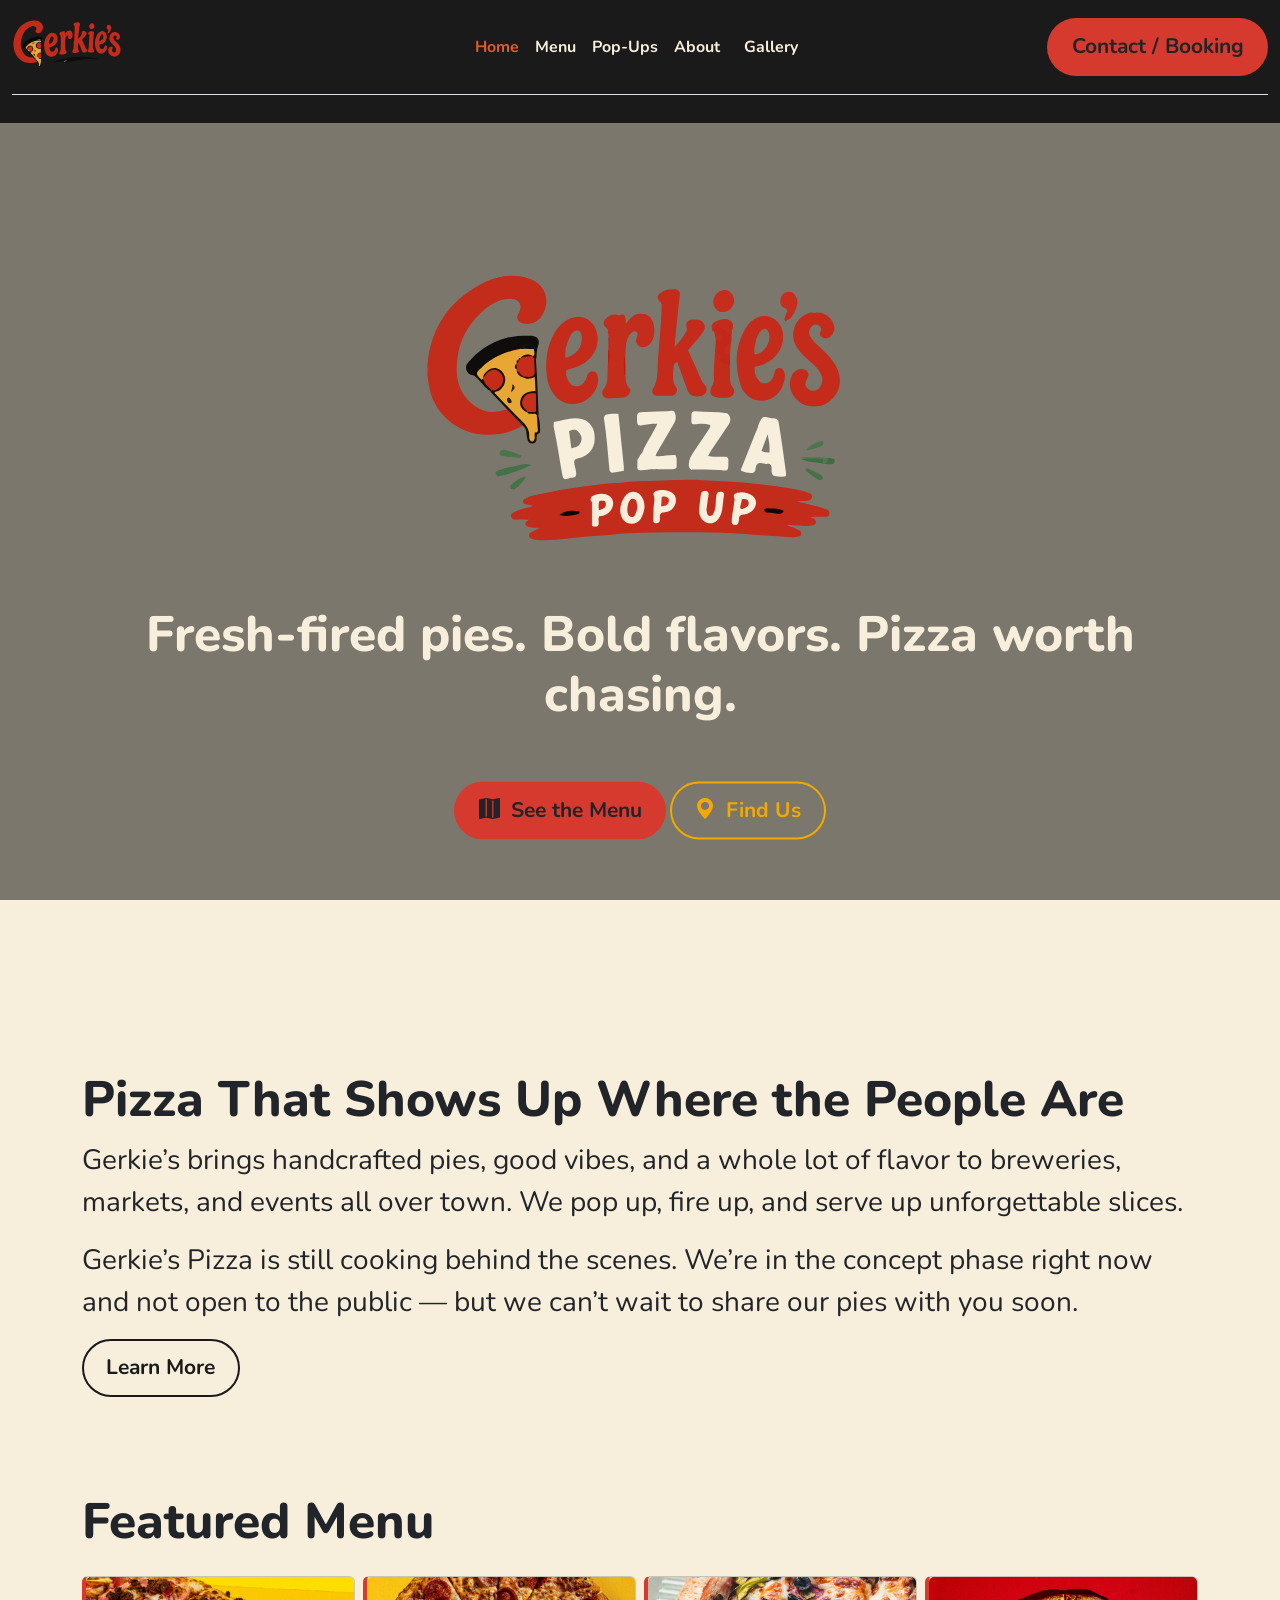
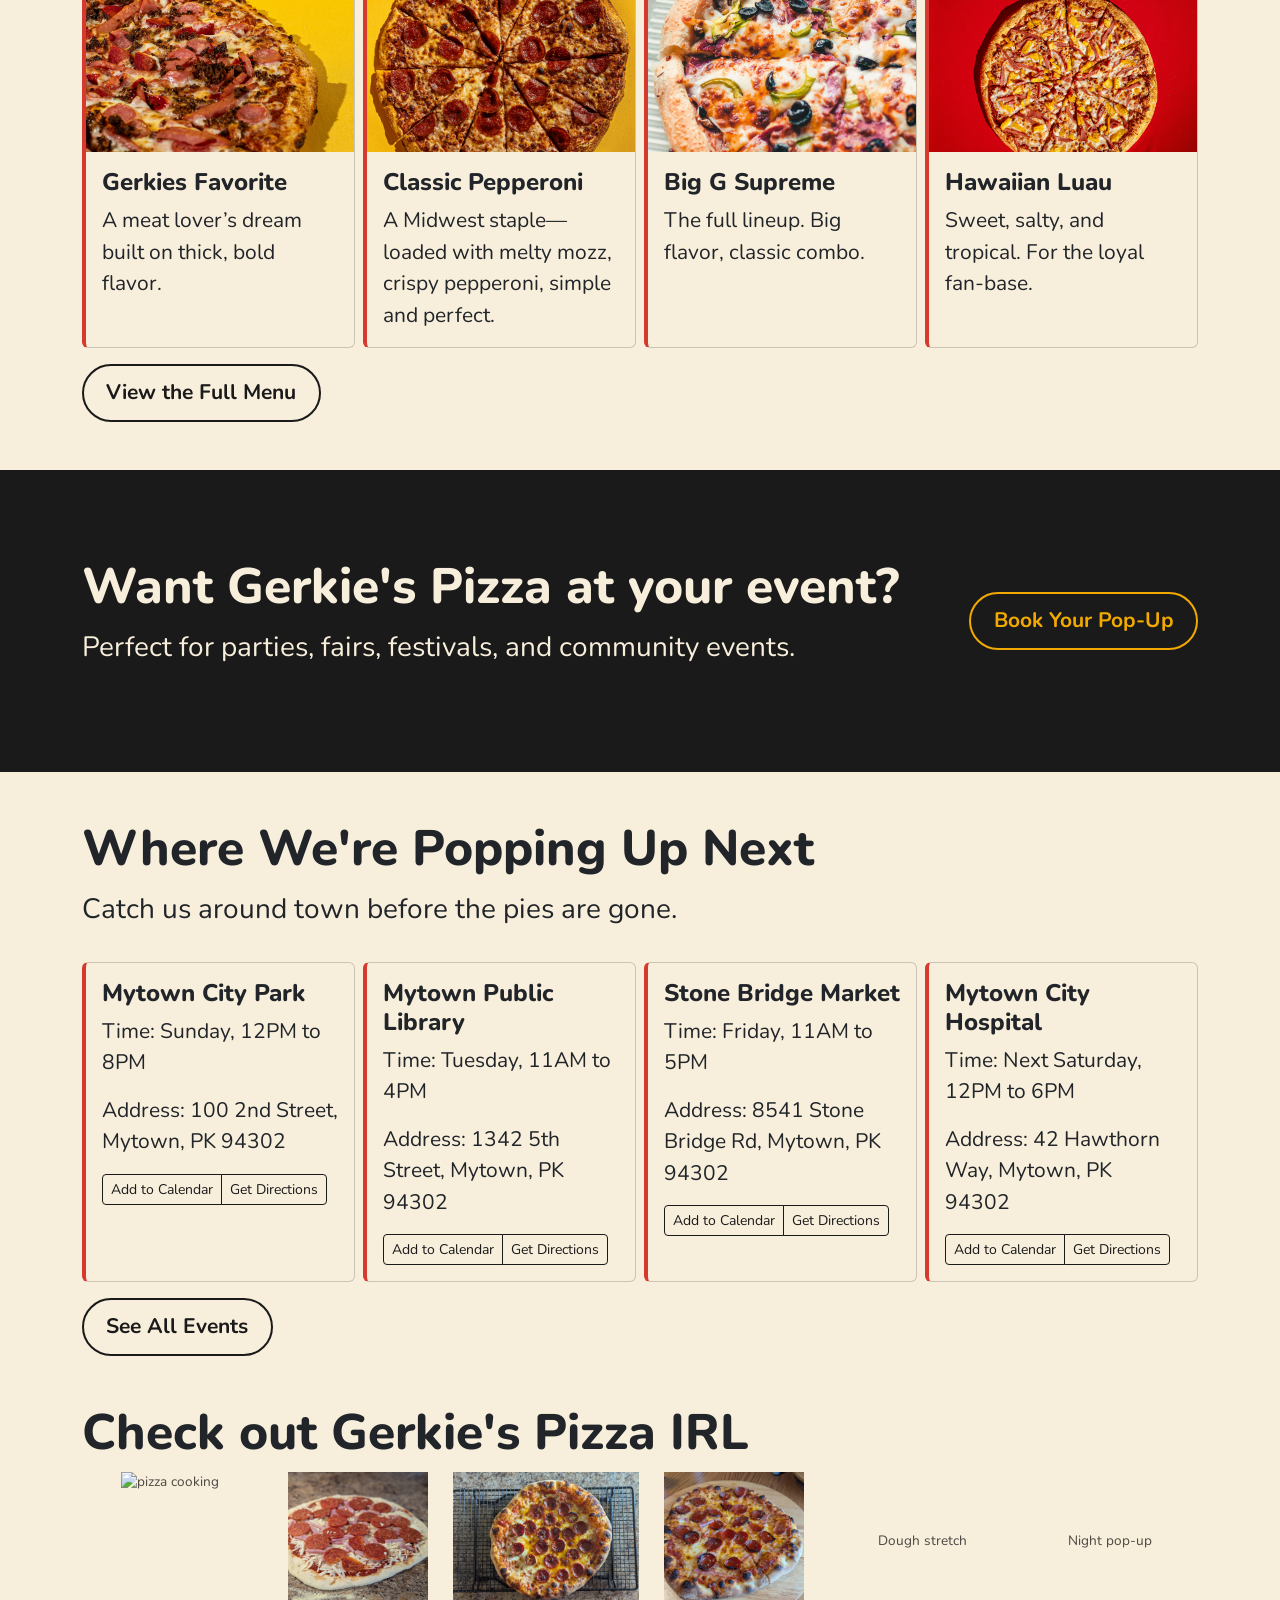
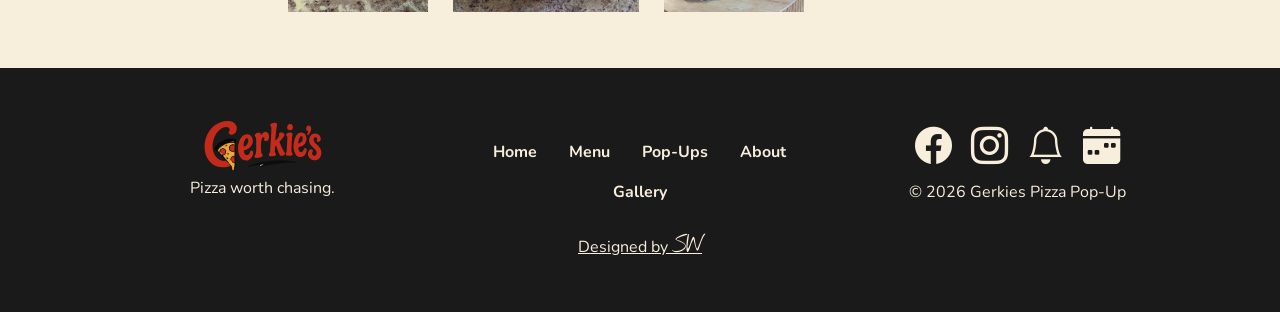
==== index.html @ 97bcbe58 "update gallery section" ====
<!doctype html>
<html>

<head>
  <meta charset="UTF-8">
  <meta name="viewport" content="width=device-width, initial-scale=1.0">
  <title>Gerkies Pizza Pop-Up</title>
  <meta name="description"
    content="Gerkies brings handcrafted pies, good vibes, and a whole lot of flavor to the community. We pop up, fire up, and serve up unforgettable slices.">
  <meta name="keywords" content="Pizza, Parkersburg, Belpre, Ohio, OH, WV, West Virginia, Pop-Up, local, locally owned">
  <meta name="author" content="Samuel Wigal">

  <!-- Open Graph -->
  <meta property="og:title" content="Gerkies Pizza Pop-Up">
  <meta property="og:description"
    content="Gerkies brings handcrafted pies, good vibes, and a whole lot of flavor to the community. We pop up, fire up, and serve up unforgettable slices.">
  <meta property="og:type" content="website">
  <meta property="og:image" content="https://gerkiespizza.samuelwigal.com/assets/link-preview-image-1200x630.jpeg">
  <meta property="og:site_name" content="Gerkies Pizza Pop-UP">

  <!--Favicon & PWA Setup-->
  <link rel="icon" type="image/png" href="/favicon/favicon-96x96.png?v=20260507" sizes="96x96" />
  <link rel="icon" type="image/svg+xml" href="/favicon/favicon.svg?v=20260507" />
  <link rel="shortcut icon" href="/favicon/favicon.ico?v=20260507" />
  <link rel="apple-touch-icon" sizes="180x180" href="/favicon/apple-touch-icon.png?v=20260507" />
  <meta name="apple-mobile-web-app-title" content="Gerkies" />
  <link rel="manifest" href="/favicon/site.webmanifest?v=20260507" />

  <!--Bootstrap Links-->
  <link href="https://cdn.jsdelivr.net/npm/bootstrap@5.3.8/dist/css/bootstrap.min.css" rel="stylesheet"
    integrity="sha384-sRIl4kxILFvY47J16cr9ZwB07vP4J8+LH7qKQnuqkuIAvNWLzeN8tE5YBujZqJLB" crossorigin="anonymous">
  <script src="https://cdn.jsdelivr.net/npm/bootstrap@5.3.8/dist/js/bootstrap.bundle.min.js"
    integrity="sha384-FKyoEForCGlyvwx9Hj09JcYn3nv7wiPVlz7YYwJrWVcXK/BmnVDxM+D2scQbITxI" crossorigin="anonymous">
    </script>
  <link rel="stylesheet" href="https://cdn.jsdelivr.net/npm/bootstrap-icons@1.13.1/font/bootstrap-icons.min.css">

  <!-- Google Fonts - Gerkie's Brand -->
  <link rel="preconnect" href="https://fonts.googleapis.com">
  <link rel="preconnect" href="https://fonts.gstatic.com" crossorigin>
  <link href="https://fonts.googleapis.com/css2?family=Nunito:ital,wght@0,200..1000;1,200..1000&display=swap"
    rel="stylesheet">
  <link href="https://fonts.googleapis.com/css2?family=Nothing+You+Could+Do&display=swap" rel="stylesheet">
  <!-- Load external CSS styles -->
  <link rel="stylesheet" href="styles.css">
</head>

<body>

  <header class="container-fluid pb-1">
    <div
      class="d-flex flex-wrap align-items-center justify-content-center justify-content-md-between py-3 mb-4 border-bottom">
      <div class="col-md-3 mb-2 mb-md-0">
        <a href="./index.html" class="d-inline-flex">
          <img src="./assets/gerkies-pizza-secondary.svg" alt="Gerkie's Pizza" height="55px" width="auto">
        </a>
      </div>
      <ul class="nav col-12 col-md-auto mb-2 justify-content-center mb-md-0">
        <li>
          <a href="./index.html" class="nav-link px-2 gp-active">
            Home
          </a>
        </li>
        <li>
          <a href="./menu.html" class="nav-link px-2">
            Menu
          </a>
        </li>
        <li>
          <a href="./booking.html" class="nav-link px-2">
            Pop-Ups
          </a>
        </li>
        <li>
          <a href="./index.html#about" class="nav-link px-2">
            About
          </a>
        </li>
        <li>
          <a href="./index.html#gallery" class="nav-link px2">
            Gallery
          </a>
        </li>
      </ul>
      <div class="col-md-3 text-end">
        <button type="button" class="btn-gp btn-gp-primary"><a href="./pop-ups.html#booking-form">Contact
            / Booking</a></button>
      </div>
    </div>

  </header>
  <!-- Hero Section-->
  <section class="hero-section position-relative" style="min-height:100vh;">
    <div class="container-lg position-absolute top-50 start-50 translate-middle text-center pb-5">
      <img src="./assets/gerkies-pizza-primary-light.svg" alt="Gerkie's Pizza Pop-Up"
        style="max-height: 300px; width: auto;" class="d-block mx-auto">
      <h1 class="hero-title py-5">
        Fresh‑fired pies. Bold flavors. Pizza worth chasing.
      </h1>
      <div>
        <button class="btn-gp btn-gp-primary" type="button">
          <a href="./menu.html">
            <i class="bi bi-map-fill">
            </i>
            &nbsp;See the Menu
          </a>
        </button>
        <button class="btn-gp btn-gp-secondary" type="button">
          <a href="./pop-ups.html#pop-ups">
            <i class="bi bi-geo-alt-fill">
            </i>
            &nbsp;Find Us
          </a>
        </button>
      </div>
    </div>
  </section>
  <!--About Us Section-->
  <section id="about" class="container-lg py-5">
    <h2>
      Pizza That Shows Up Where the People Are
    </h2>
    <p>
      Gerkie’s brings handcrafted pies, good vibes, and a whole lot of flavor to breweries, markets, and events all over
      town. We pop up, fire up, and serve up unforgettable slices.
    </p>
    <p>
      Gerkie’s Pizza is still cooking behind the scenes. We’re in the concept phase right now and not open to the public
      — but we can’t wait to share our pies with you soon.
    </p>
    <button type="button" class="btn-gp btn-gp-tertiary">
      Learn More
    </button>
  </section>
  <!-- Featured Menu Section-->
  <section id="menu" class="container-lg my-5">
    <h2 class="pb-3">
      Featured Menu
    </h2>
    <div class="row row-cols-1 row-cols-sm-2 row-cols-lg-4 g-2 pb-3">
      <div class="col">
        <div class="card h-100 gp-card">
          <img class="card-img-top img-thumb" src="./assets/meat-pizza.jpg" alt="Gerkie's favorite pizza">
          <div class="card-body">
            <h4 class="card-title">
              Gerkies Favorite
            </h4>
            <p class="card-text">
              A meat lover’s dream built on thick, bold flavor.
            </p>
          </div>
        </div>
      </div>
      <div class="col">
        <div class="card h-100 gp-card">
          <img class="card-img-top img-thumb" src="./assets/pepperoni-pizza.jpg" alt="classic pepperoni pizza">
          <div class="card-body">
            <h4 class="card-title">
              Classic Pepperoni
            </h4>
            <p class="card-text">
              A Midwest staple—loaded with melty mozz, crispy pepperoni, simple and perfect.
            </p>
          </div>
        </div>
      </div>
      <div class="col">
        <div class="card h-100 gp-card">
          <img class="card-img-top img-thumb" src="./assets/pizza-supreme.jpg" alt="supreme pan pizza">
          <div class="card-body">
            <h4 class="card-title">
              Big G Supreme
            </h4>
            <p class="card-text">
              The full lineup. Big flavor, classic combo.
            </p>
          </div>
        </div>
      </div>
      <div class="col">
        <div class="card h-100 gp-card">
          <img class="card-img-top img-thumb" src="./assets/hawaiian-pizza-2.jpg" alt="Hawaiian Luau pizza">
          <div class="card-body">
            <h4 class="card-title">
              Hawaiian Luau
            </h4>
            <p class="card-text">
              Sweet, salty, and tropical. For the loyal fan-base.
            </p>
          </div>
        </div>
      </div>
    </div>
    <button type="button" class="btn-gp btn-gp-tertiary">
      <a href="./menu.html">View the Full Menu</a>
    </button>
  </section>
  <!-- Book Us Section-->
  <section id="booking" class=" nav-bg" style="padding: var(--fs-5) 0">
    <div class="container-lg" style="color:var(--gp-creamy-mozz);">
      <div class="row">
        <div class="col-lg-9 text-center text-lg-start">
          <h2>
            Want Gerkie's Pizza at your event?
          </h2>
          <p>
            Perfect for parties, fairs, festivals, and community events.
          </p>
        </div>
        <div class=" col-lg-3 align-self-center text-center text-lg-end">
          <button type="button" class="btn-gp btn-gp-secondary"><a href="./pop-ups.html#booking-form">
              Book Your Pop-Up</a>

          </button>
        </div>
      </div>
    </div>
  </section>
  <!-- Events Section-->
  <section id="pop-ups" class="container-lg my-5">
    <h2>
      Where We're Popping Up Next
    </h2>
    <p>
      Catch us around town before the pies are gone.
    </p>
    <div class="row row-cols-1 row-cols-sm-2 row-cols-md-3 row-cols-xl-4 g-2 py-3">
      <div class="col">
        <div class="card h-100 gp-card">
          <div class="card-body">
            <h4 class="card-title">
              Mytown City Park
            </h4>
            <p>
              Time: Sunday, 12PM to 8PM
            <p>
              Address: 100 2nd Street, Mytown, PK 94302
            </p>
            <div class="btn-group btn-group-sm" role="group" aria-label="Small button group">
              <button type="button" class="btn btn-gp-tertiary">
                Add to Calendar
              </button>
              <button type="button" class="btn btn-gp-tertiary">
                Get Directions
              </button>
            </div>
          </div>
        </div>
      </div>
      <div class="col">
        <div class="card h-100 gp-card">
          <div class="card-body">
            <h4 class="card-title">
              Mytown Public Library
            </h4>
            <p>
              Time: Tuesday, 11AM to 4PM
            </p>
            <p>
              Address: 1342 5th Street, Mytown, PK 94302
            </p>
            <div class="btn-group btn-group-sm" role="group" aria-label="Small button group">
              <button type="button" class="btn btn-gp-tertiary">
                Add to Calendar
              </button>
              <button type="button" class="btn btn-gp-tertiary">
                Get Directions
              </button>
            </div>
          </div>
        </div>
      </div>
      <div class="col">
        <div class="card h-100 gp-card">
          <div class="card-body">
            <h4 class="card-title">
              Stone Bridge Market
            </h4>
            <p>
              Time: Friday, 11AM to 5PM
            <p>
              Address: 8541 Stone Bridge Rd, Mytown, PK 94302
            </p>
            <div class="btn-group btn-group-sm" role="group" aria-label="Small button group">
              <button type="button" class="btn btn-gp-tertiary">
                <a target="_blank" href="#pop-ups">Add to Calendar</a>
              </button>
              <button type="button" class="btn btn-gp-tertiary">
                <a target="_blank" href="#pop-ups">Get Directions</a>
              </button>
            </div>
          </div>
        </div>
      </div>
      <div class="col">
        <div class="card h-100 gp-card">
          <div class="card-body">
            <h4 class="card-title">
              Mytown City Hospital
            </h4>
            <p>
              Time: Next Saturday, 12PM to 6PM
            <p>
              Address: 42 Hawthorn Way, Mytown, PK 94302
            </p>
            <div class="btn-group btn-group-sm" role="group" aria-label="Small button group">
              <button type="button" class="btn btn-gp-tertiary">
                Add to Calendar
              </button>
              <button type="button" class="btn btn-gp-tertiary">
                Get Directions
              </button>
            </div>
          </div>
        </div>
      </div>
    </div>
    <button type="button" class="btn-gp btn-gp-tertiary" href="./pop-ups.html#pop-ups">
      See All Events
    </button>
  </section>
<!-- Gallery Section-->
  <section class="container-lg my-5" id="gallery">
    <h2>Check out Gerkie's Pizza IRL</h2>
    <div class="gallery-strip">
      <div class="gallery-item"><img src="./assets/pizza-in-oven.jpg" alt="pizza cooking" height="100%" width="auto"></div>
      <div class="gallery-item"><img src="./assets/uncooked-pizza-2.jpg" alt="ready-to-cook pie" height="100%" width="auto"></div>
      <div class="gallery-item"><img src="./assets/pizza-pepperoni-cooked-2.jpg" alt="pepperoni pizza" height="100%" width="auto"></div>
      <div class="gallery-item"><img src="./assets/pizza-pepp-ham-cooked.jpg" alt="pepperoni and ham pizza" height="100%" width="auto"></div>
      <div class="gallery-item">Dough stretch</div>
      <div class="gallery-item">Night pop‑up</div>
    </div>
  </section>

  <footer class="nav-bg py-5">
    <div class="container-lg row g-2 mx-auto justify-content-center">
      <div class="col-12 col-md-6 col-lg-4 text-center">
        <img src="./assets/gerkies-pizza-secondary.svg" class="d-block mx-auto" alt="gerkies pizza" height="60px"
          width="auto">
        <p style="color: var(--gp-creamy-mozz)" class="text-center">
          Pizza worth chasing.
        </p> 
      </div>
      <div class="col-12 col-md-6 col-lg-4 py-3 text-center">
        <nav class="nav justify-content-center">
          <a class="nav-link" href="./index.html">
            Home
          </a>
          <a class="nav-link" href="./menu.html">
            Menu
          </a>
          <a class="nav-link" href="./booking.html">
            Pop-Ups
          </a>
          <a class="nav-link" href="./index.html#about">
            About
          </a>
          <a class="nav-link" href="./index.html#gallery">
            Gallery
          </a>
        </nav>
      </div>
      <div class="col-12 col-md-12 col-lg-4 text-center">
        <div class="social-icons">
          <a href="https://facebooks.com">
            <i class="bi bi-facebook">
            </i>
          </a>
          <a href="https://instagram.com">
            <i class="bi bi-instagram">
            </i>
          </a>
          <a href="mailto:hello@gerkiespizza.samuelwigal.com">
            <i class="bi bi-bell">
            </i>
          </a>
          <a href="./booking.html#pop-ups">
            <i class="bi bi-calendar-week-fill">
            </i>
          </a>
        </div>
        <div style="color: var(--gp-creamy-mozz)" class="text-center">
          &copy; 2026 Gerkies Pizza Pop-Up
        </div>
      </div>
    </div>
    <div class="text-center">
      <a class="pt-1" style="color: var(--gp-creamy-mozz)" href="https://samuelwigal.com">
        Designed by
        <span
          style="font-family: 'Nothing You Could Do', cursive; font-weight: 400; font-style: normal; font-size: 150%">SW</span></a>
    </div>
  </footer>
  <!-- Load external JavaScript -->
  <script src="scripts.js">
  </script>
</body>

</html>
---- styles.css ----
/* Place your CSS styles in this file */

:root {
    /* Primary Colors */
    --gp-fire-red: #d63a2f; /* Fire Red - Warm, energetic, evokes the oven heat.*/
    --gp-charred-black: #1a1a1a; /* Charred Black - Warm, energetic, evokes the oven heat.*/
    --gp-creamy-mozz: #f7eedb; /* Creamy Mozz - Warm, energetic, evokes the oven heat.*/

    /* Secondary Colors */
    --gp-basil-green: #3E7A4A; /* Basil Green - Fresh, natural accent. */
    --gp-hothoney-gold: #f2a900; /* Hot Honey Gold - A pop of sweetness and heat. */
    --gp-brickoven-orange: #e05c2b; /* Brick Oven Orange - Adds warmth and vibrancy. */

    /* Font Sizing */
    --fs--2: clamp(.7387rem, .7987rem + -.0775vw, .7813rem);
    --fs--1: clamp(.9375rem, .9182rem + .0857vw, .9846rem);
    --fs-0: clamp(1.125rem, 1.0483rem + .3409vw, 1.3125rem);
    --fs-1: clamp(1.35rem, 1.1865rem + .7265vw, 1.7496rem);
    --fs-2: clamp(1.62rem, 1.3287rem + 1.2948vw, 2.3322rem);
    --fs-3: clamp(1.944rem, 1.4675rem + 2.1178vw, 3.1088rem);
    --fs-4: clamp(2.3328rem, 1.5919rem + 3.2931vw, 4.144rem);
    --fs-5: clamp(2.7994rem, 1.6848rem + 4.9538vw, 5.524rem);
}
* {
    font-family: "Nunito", sans-serif;
    font-optical-sizing: auto;
    font-weight: 400;
    font-style: normal;
}
h1, h2, h3, h4, h5, h6 {
    font-weight: 800;
}

body {
    background-color: var(--gp-creamy-mozz);
}

.nav-bg, header{
    --nav-color: var(--gp-charred-black);

    background-color: hsl(from var(--nav-color) h s l);
}

.nav-link {
    font-weight: bold;
    color: var(--gp-creamy-mozz);
}



.hero-section {
    background-image: linear-gradient(rgba(0, 0, 0, 0.5), rgba(0, 0, 0, 0.5)), url(./assets/pizza-hero-image.jpg);
    height: 100vh;
    background-attachment: fixed;
    background-position: center;
    background-repeat: no-repeat;
    background-size: cover;
}
.hero-content {
    display: flex;
    flex-direction: column; /* Stack children vertically */
    justify-content: center; /* Center children vertically */
    /* Keep the existing absolute positioning styles if they are needed for the container itself */
      position: absolute;
      top: 50%; /* Or your desired top value */
      left: 0; /* Or your desired left value */
      transform: translate(0, -50%); /* Or your desired transform */
      width: 100%; /* Ensure it takes full width if needed */
      height: 100%; /* Ensure it takes full height if needed to center children within it */
}
.hero-title {
  color: var(--gp-creamy-mozz);
}

h1, h2 {
    font-size: var(--fs-3);
}
h2 ~ p {
    font-size: var(--fs-1);
}
h4~p{
    font-size: var(--fs-0);
}

.gp-btn {
    padding: .75rem 1rem;
    border-style: none;
    border-radius: 50px;
    font-weight: 700;
    font-size: var(--fs-0);
}
.gp-btn:hover, .btn-gp:hover {
      transform: translateY(-1px);
      box-shadow: 0 4px 10px rgba(0, 0, 0, 0.18);
}

.btn-gp-primary:hover {
    color: var(--gp-fire-red);
    background: transparent;
    border-color: var(--gp-fire-red);
}
.btn-gp-secondary:hover {
    color: var(--gp-charred-black);
    background-color: var(--gp-hothoney-gold);
}


.btn-gp {
      display: inline-flex;
      align-items: center;
      justify-content: center;
      padding: 0.7rem 1.4rem;
      border-radius: 999px;
      font-size: var(--fs-0);
      font-weight: 700;
      border: 2px solid transparent;
      cursor: pointer;
      transition: transform 0.1s ease, box-shadow 0.1s ease, background 0.1s ease;
    }
.btn-gp a, .gp-btn a {
    text-decoration: none;
    color: inherit;
    font-weight: 700;
}


    .btn-gp-primary {
      background: var(--gp-fire-red);
      color: var(--black);
    }
    .btn-gp-primary-outline{
        background: transparent;
        color: var(--gp-fire-red);
        border-color: var(--gp-fire-red);
    }
    
    .btn-gp-secondary {
      background: transparent;
      color: var(--gp-hothoney-gold);
      border-color: var(--gp-hothoney-gold);
    }
    .btn-gp-tertiary {
        background: transparent;
        color:var(--gp-charred-black); 
        border-color: var(--gp-charred-black);
    }
    .btn-gp-tertiary:hover {
        color: var(--gp-creamy-mozz);
        background-color: var(--gp-charred-black);
    }
    .btn-gp-tertiary a {
        text-decoration: none;
        color: inherit;
    }

    .btn-group .btn-gp-tertiary:hover{
        background-color: var(--gp-charred-black);
        color: var(--gp-creamy-mozz);
        border-color: transparent;
    }

.gp-btn-outline-primary {
    padding: .75rem 1rem;
    border-style: solid;
    border-width: 5px;
    border-radius: 50px;
    font-weight: 700;
    font-size: var(--fs-0);
}
.fire-red {
    background-color: var(--gp-fire-red);
    color: var(--gp-charred-black);
}
.brickoven-orange {
    background-color: var(--gp-brickoven-orange);
    color: var(--gp-charred-black);
}
.hothoney-gold {
    background-color: var(--gp-hothoney-gold);
    color: var(--gp-charred-black);
}
.basil-green {
    background-color: var(--gp-basil-green);
    color: var(--gp-creamy-mozz);
}
.img-thumb {
    object-fit: cover;
    width: 100%;
    height: 175px;
}
.gp-card {
    background-color: inherit;
    border-left: 4px solid var(--gp-fire-red);
}
.gp-card-border {
    border-left: 4px solid var(--gp-fire-red);

}
.social-icons{
    display: flex;
    justify-content: center;
    
}
.social-icons a {
    color: var(--gp-creamy-mozz);
    font-size: var(--fs-2);
    padding: 0.25rem 0.6rem;
    border-radius: 999px;
}

.nav-link:hover, .social-icons a:hover {
    color: var(--gp-basil-green);
    /*background-color: var(--gp-creamy-mozz);*/
}

.gp-active {
    color: var(--gp-brickoven-orange);
}

.gallery-strip {
      display: grid;
      grid-auto-flow: column;
      grid-auto-columns: minmax(160px, 1fr);
      gap: 0.75rem;
      overflow-x: auto;
      padding-bottom: 0.5rem;
    }

    .gallery-item {
      border-radius: 0.75rem;
      height: 140px;
      display: flex;
      align-items: center;
      justify-content: center;
      font-size: 0.85rem;
      color: rgba(0, 0, 0, 0.7);
          background-position: center;
          background-size: cover;
    }
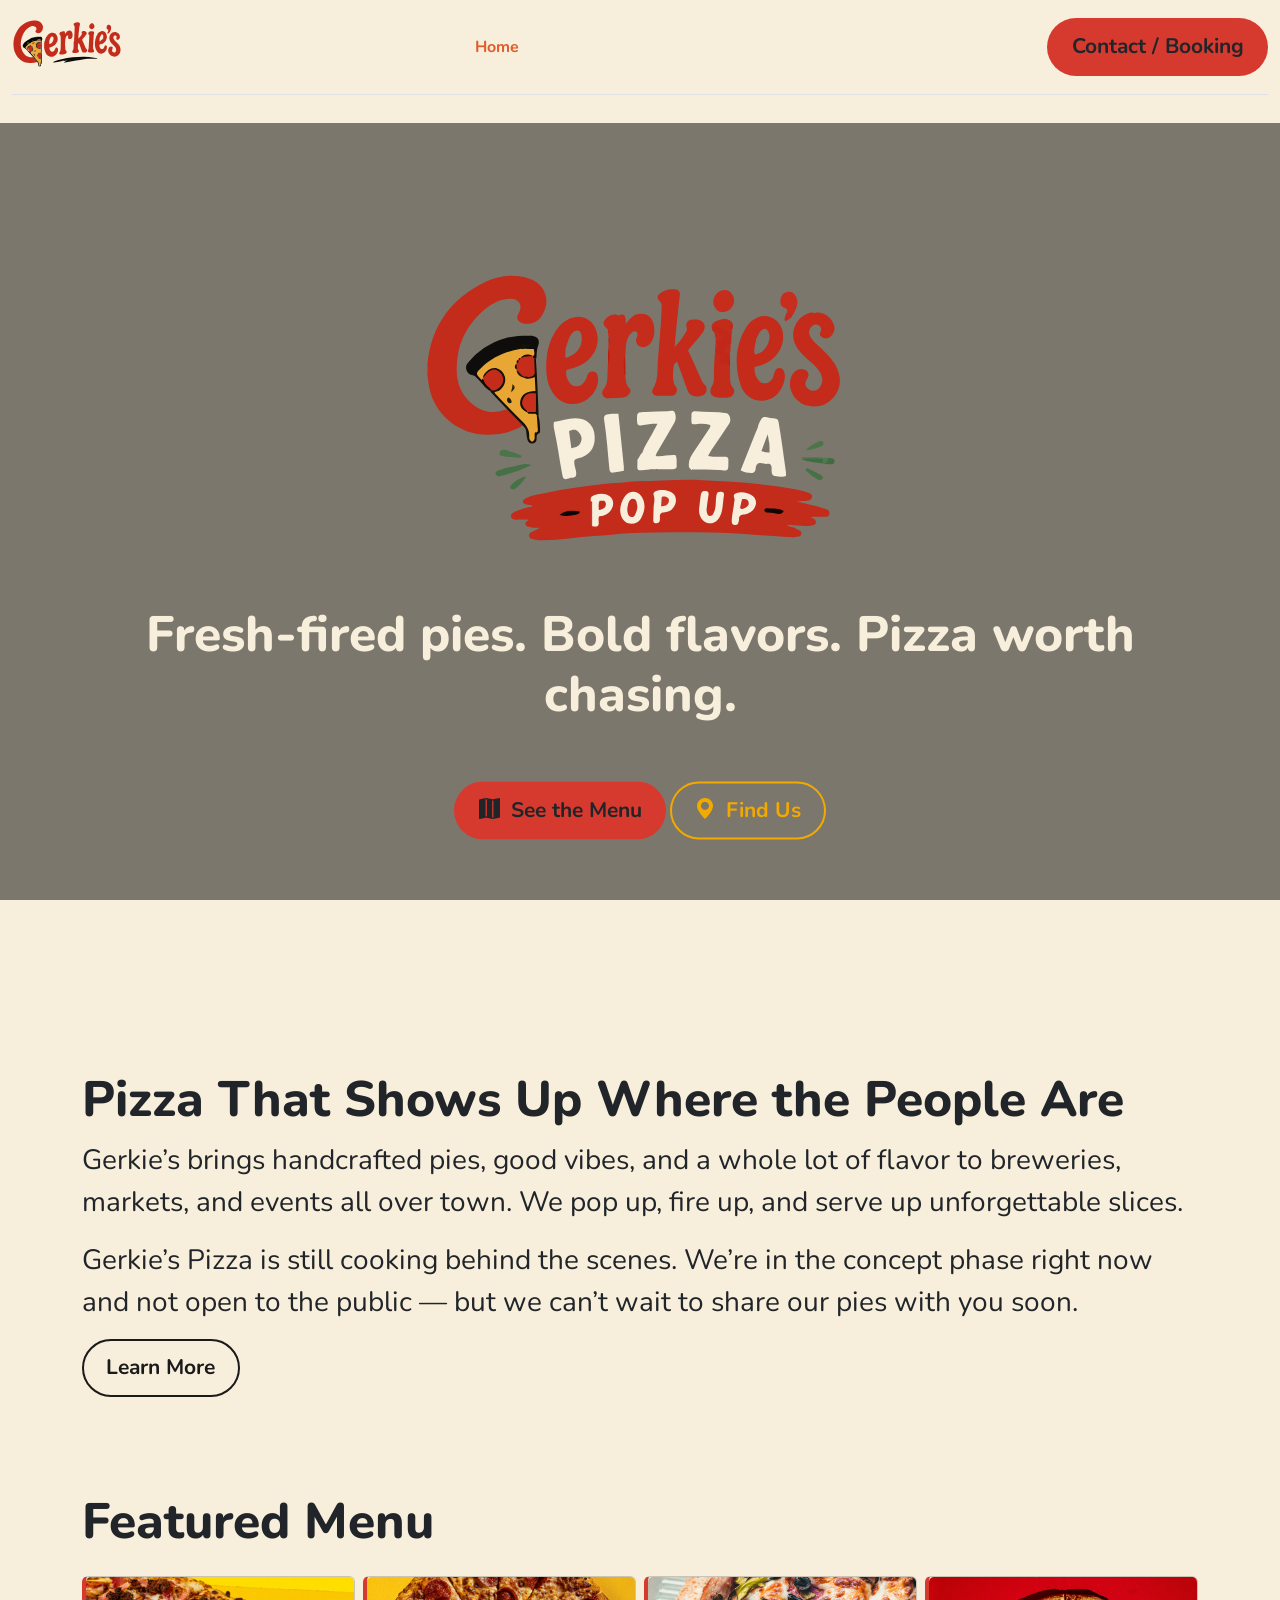
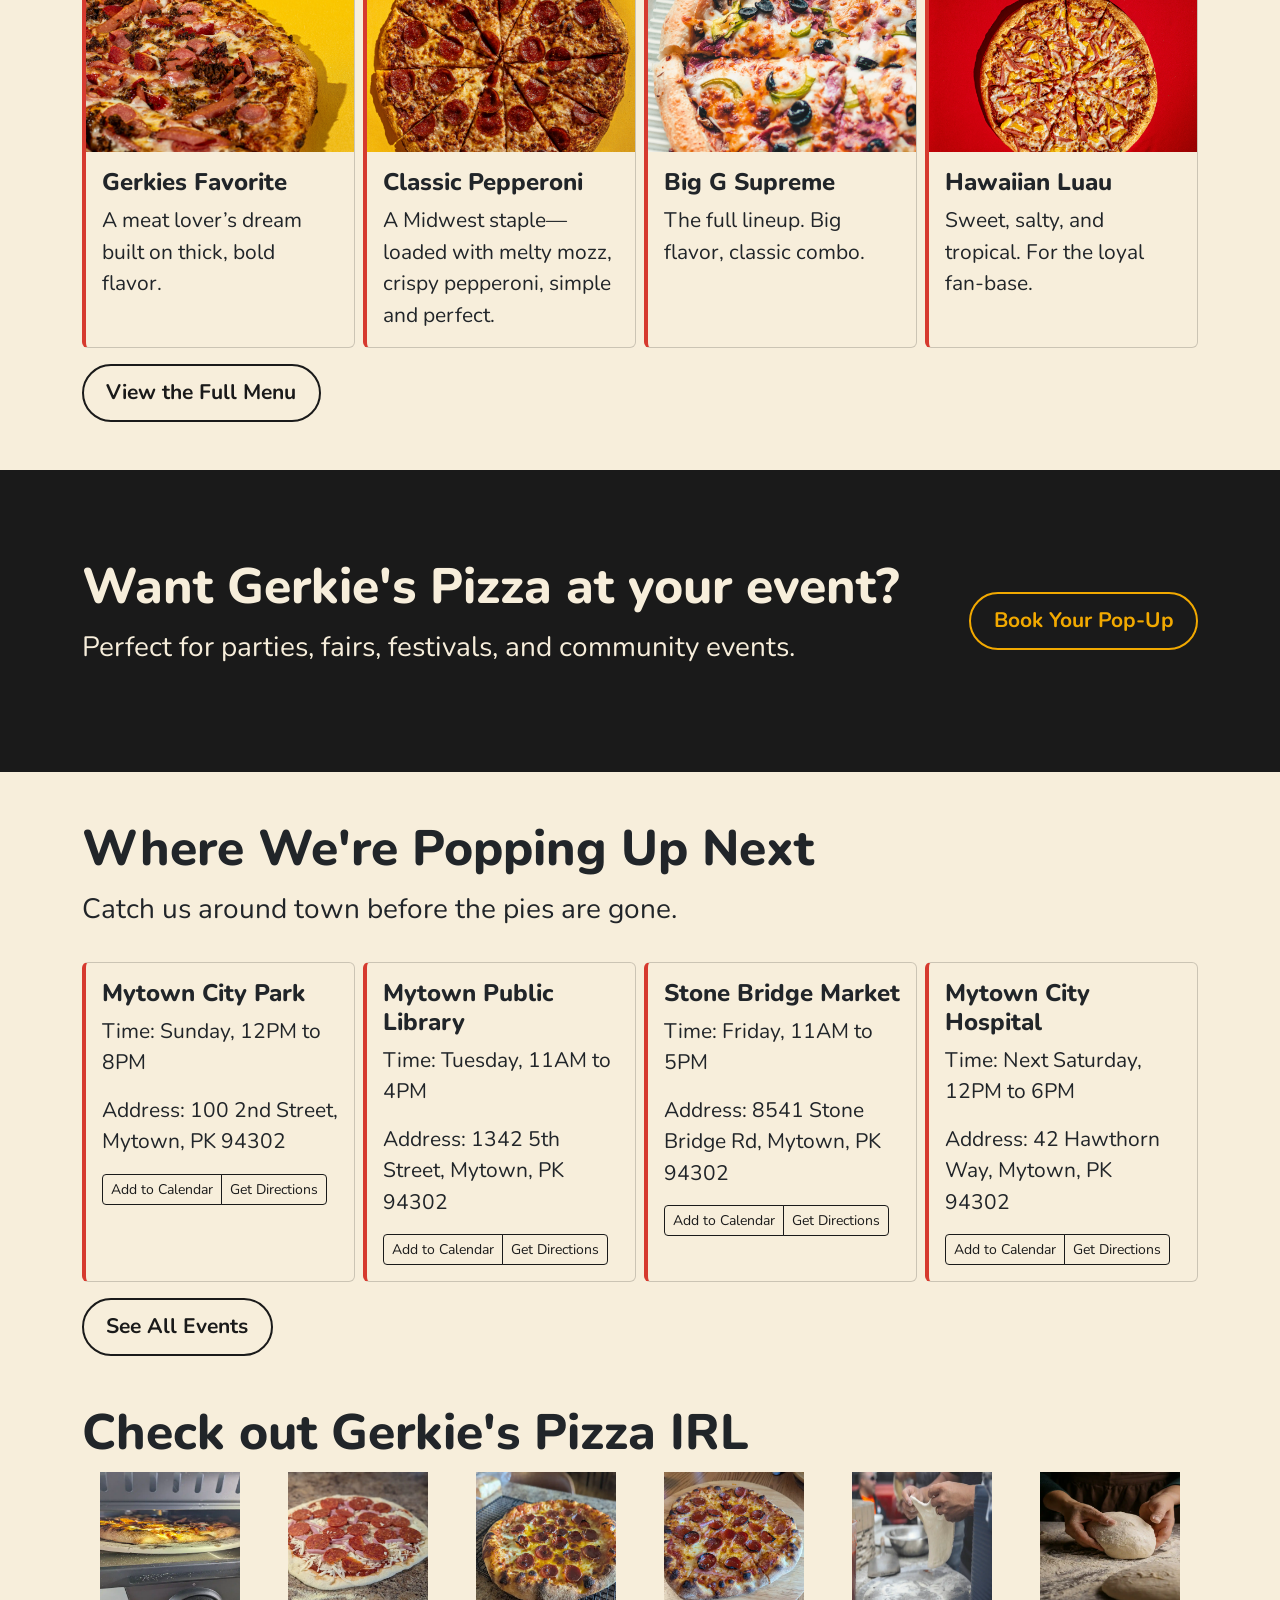
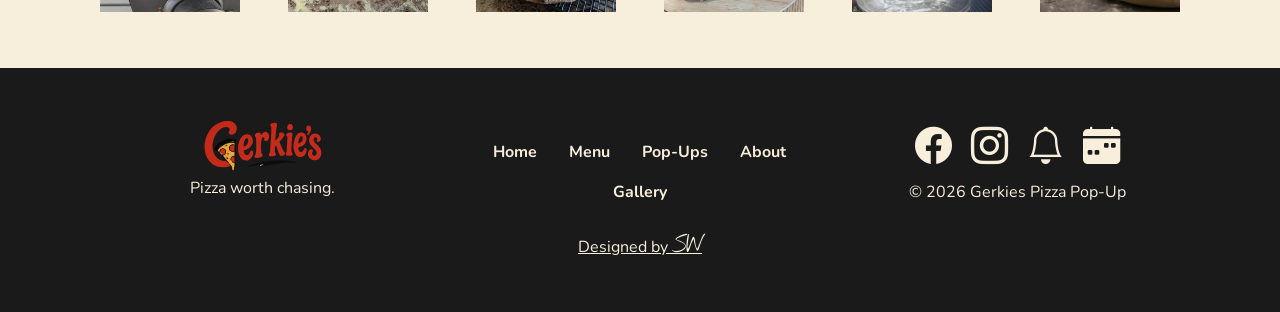
==== commit ccad5268: "update gallery with web friendly images, remove prior images." ====
--- a/index.html
+++ b/index.html
@@ -46,7 +46,7 @@
 
 <body>
 
-  <header class="container-fluid pb-1">
+  <nav class="container-fluid pb-1" role="navigation">
     <div
       class="d-flex flex-wrap align-items-center justify-content-center justify-content-md-between py-3 mb-4 border-bottom">
       <div class="col-md-3 mb-2 mb-md-0">
@@ -87,7 +87,8 @@
       </div>
     </div>
 
-  </header>
+  </nav>
+  <main role="main">
   <!-- Hero Section-->
   <section class="hero-section position-relative" style="min-height:100vh;">
     <div class="container-lg position-absolute top-50 start-50 translate-middle text-center pb-5">
@@ -322,16 +323,16 @@
   <section class="container-lg my-5" id="gallery">
     <h2>Check out Gerkie's Pizza IRL</h2>
     <div class="gallery-strip">
-      <div class="gallery-item"><img src="./assets/pizza-in-oven.jpg" alt="pizza cooking" height="100%" width="auto"></div>
-      <div class="gallery-item"><img src="./assets/uncooked-pizza-2.jpg" alt="ready-to-cook pie" height="100%" width="auto"></div>
-      <div class="gallery-item"><img src="./assets/pizza-pepperoni-cooked-2.jpg" alt="pepperoni pizza" height="100%" width="auto"></div>
-      <div class="gallery-item"><img src="./assets/pizza-pepp-ham-cooked.jpg" alt="pepperoni and ham pizza" height="100%" width="auto"></div>
-      <div class="gallery-item">Dough stretch</div>
-      <div class="gallery-item">Night pop‑up</div>
-    </div>
-  </section>
-
-  <footer class="nav-bg py-5">
+      <div class="gallery-item"><img src="./assets/gallery/oven-in-action.webp" alt="pizza cooking" height="100%" width="auto"></div>
+      <div class="gallery-item"><img src="./assets/gallery/uncooked-pizza-1.webp" alt="ready-to-cook pie" height="100%" width="auto"></div>
+      <div class="gallery-item"><img src="./assets/gallery/pepperoni-pizza-cooked.webp" alt="pepperoni pizza" height="100%" width="auto"></div>
+      <div class="gallery-item"><img src="./assets/gallery/pepperoni-ham-cooked.webp" alt="pepperoni and ham pizza" height="100%" width="auto"></div>
+      <div class="gallery-item"><img src="./assets/gallery/dough-stretch.webp" alt="stretching dough" height="100%" width="auto"></div>
+      <div class="gallery-item"><img src="./assets/gallery/pizza-dough.webp" alt="pizza dough ball" height="100%" width="auto"></div>
+    </div>
+  </section>
+</main>
+  <footer class="nav-bg py-5" role="contentinfo">
     <div class="container-lg row g-2 mx-auto justify-content-center">
       <div class="col-12 col-md-6 col-lg-4 text-center">
         <img src="./assets/gerkies-pizza-secondary.svg" class="d-block mx-auto" alt="gerkies pizza" height="60px"
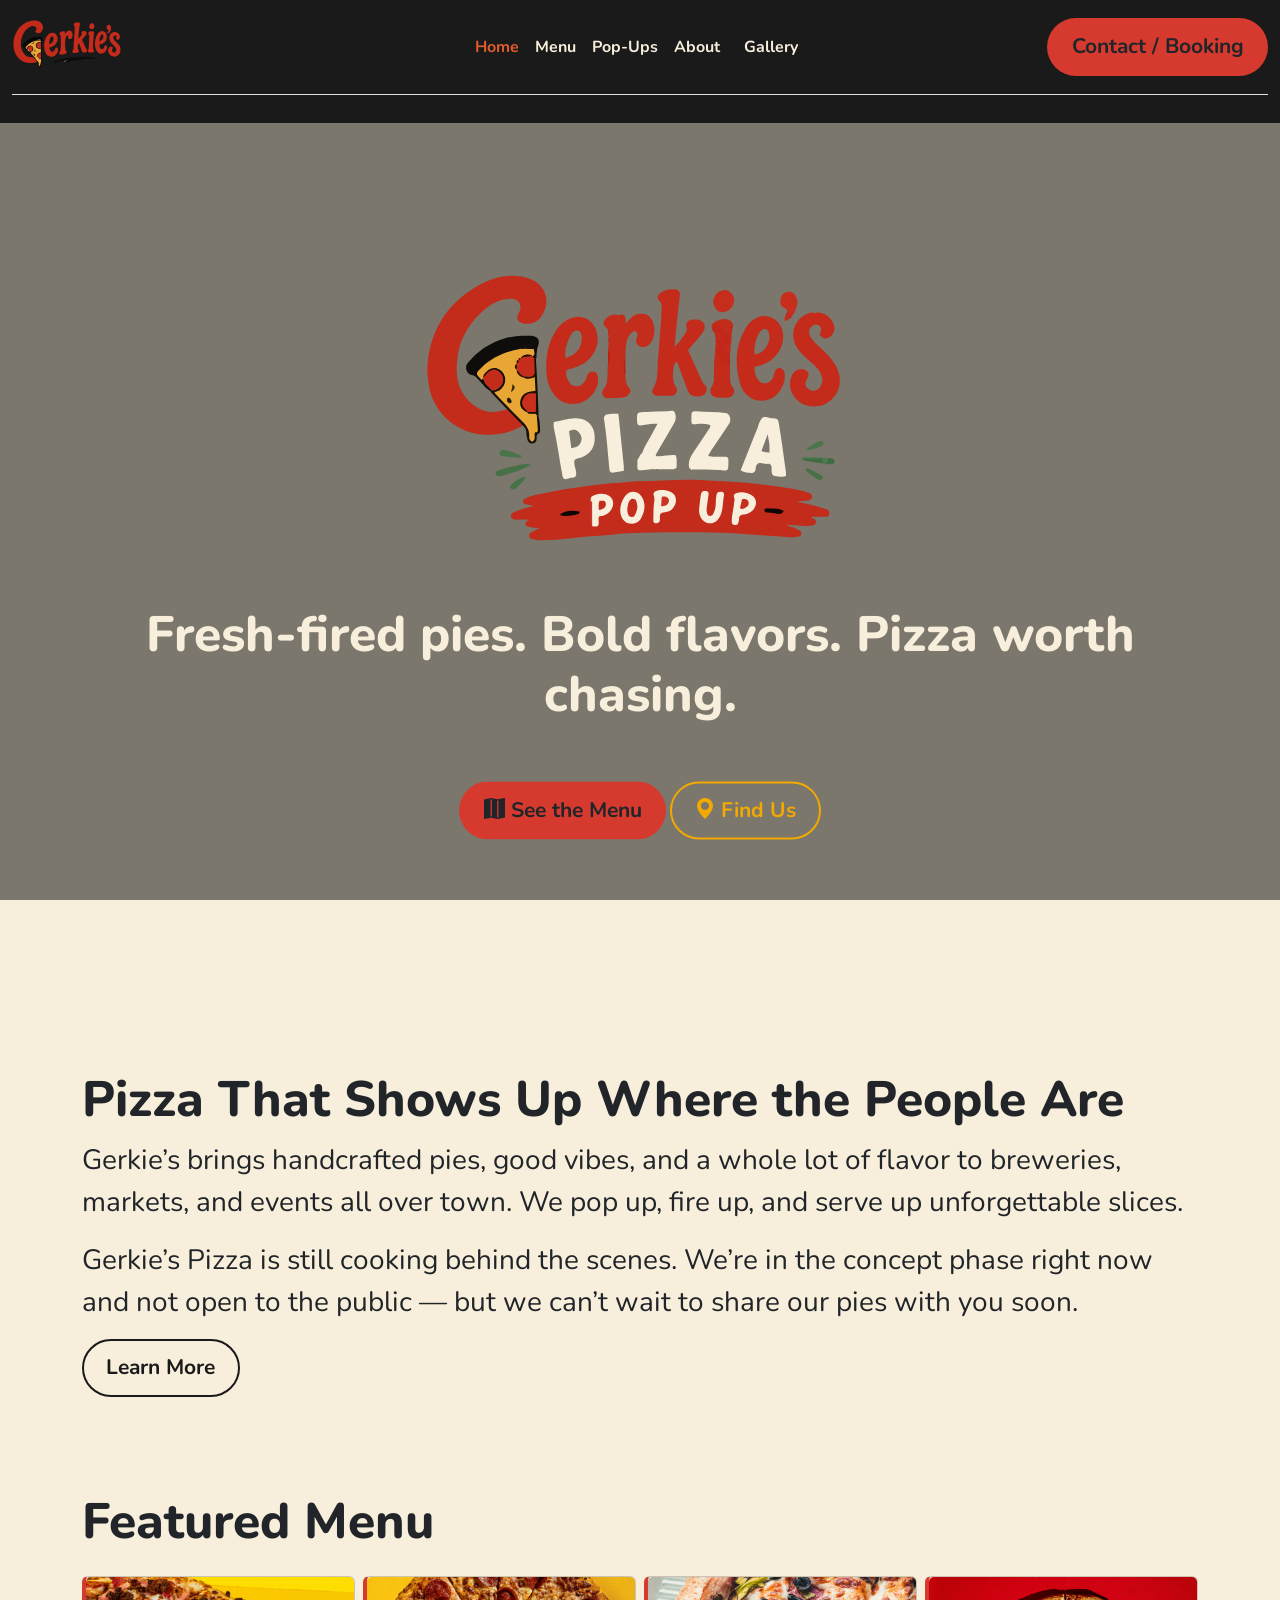
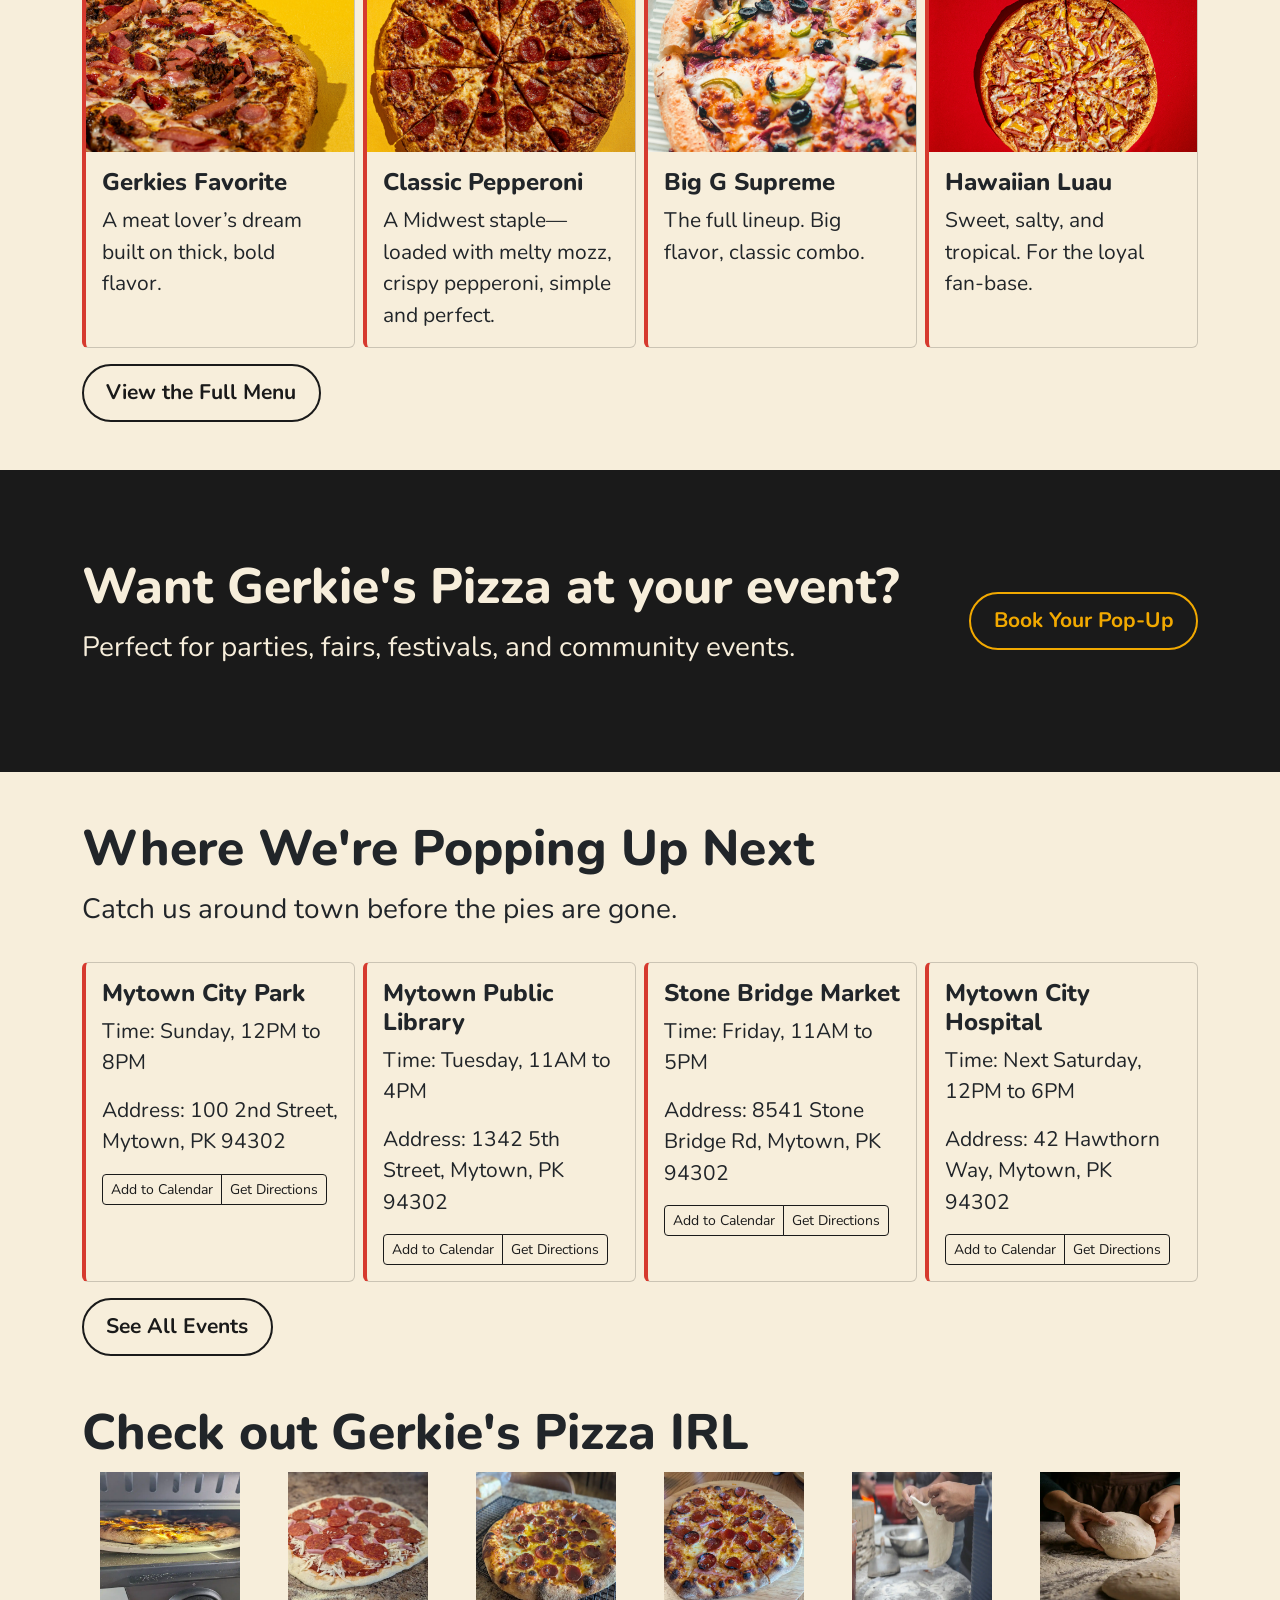
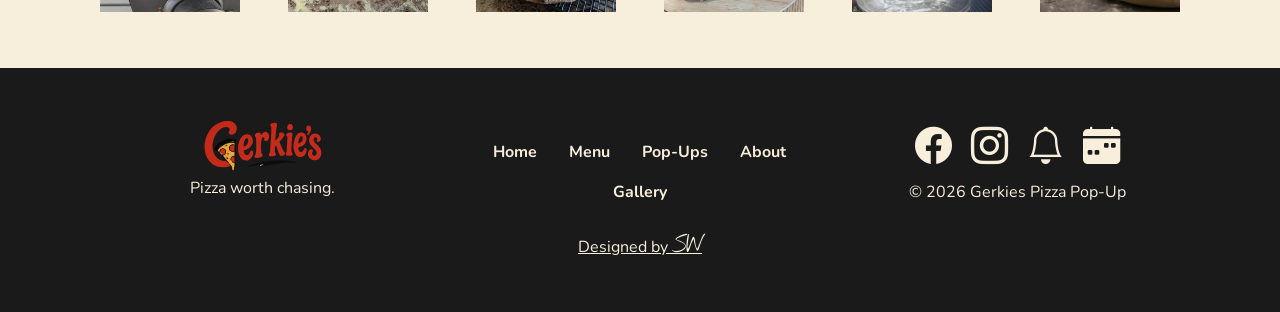
==== commit 2916f898: "debug navigation on menu page," ====
--- a/index.html
+++ b/index.html
@@ -46,9 +46,8 @@
 
 <body>
 
-  <nav class="container-fluid pb-1" role="navigation">
-    <div
-      class="d-flex flex-wrap align-items-center justify-content-center justify-content-md-between py-3 mb-4 border-bottom">
+  <nav class="container-fluid pb-1 nav-bg" role="navigation">
+    <div class="d-flex flex-wrap align-items-center justify-content-center justify-content-md-between py-3 mb-4 border-bottom">
       <div class="col-md-3 mb-2 mb-md-0">
         <a href="./index.html" class="d-inline-flex">
           <img src="./assets/gerkies-pizza-secondary.svg" alt="Gerkie's Pizza" height="55px" width="auto">
@@ -66,7 +65,7 @@
           </a>
         </li>
         <li>
-          <a href="./booking.html" class="nav-link px-2">
+          <a href="./pop-ups.html" class="nav-link px-2">
             Pop-Ups
           </a>
         </li>
@@ -82,8 +81,8 @@
         </li>
       </ul>
       <div class="col-md-3 text-end">
-        <button type="button" class="btn-gp btn-gp-primary"><a href="./pop-ups.html#booking-form">Contact
-            / Booking</a></button>
+        <a type="button" class="btn-gp btn-gp-primary" href="./pop-ups.html#booking-form">Contact
+            / Booking</a>
       </div>
     </div>
 
@@ -98,19 +97,15 @@
         Fresh‑fired pies. Bold flavors. Pizza worth chasing.
       </h1>
       <div>
-        <button class="btn-gp btn-gp-primary" type="button">
-          <a href="./menu.html">
+        <button class="btn-gp btn-gp-primary" type="button" href="./menu.html">
             <i class="bi bi-map-fill">
             </i>
             &nbsp;See the Menu
-          </a>
         </button>
-        <button class="btn-gp btn-gp-secondary" type="button">
-          <a href="./pop-ups.html#pop-ups">
+        <button class="btn-gp btn-gp-secondary" type="button" href="./pop-ups.html#pop-ups">
             <i class="bi bi-geo-alt-fill">
             </i>
             &nbsp;Find Us
-          </a>
         </button>
       </div>
     </div>
--- a/styles.css
+++ b/styles.css
@@ -35,10 +35,8 @@
     background-color: var(--gp-creamy-mozz);
 }
 
-.nav-bg, header{
-    --nav-color: var(--gp-charred-black);
-
-    background-color: hsl(from var(--nav-color) h s l);
+.nav-bg{
+    background-color: var(--gp-charred-black);
 }
 
 .nav-link {
@@ -117,7 +115,7 @@
       cursor: pointer;
       transition: transform 0.1s ease, box-shadow 0.1s ease, background 0.1s ease;
     }
-.btn-gp a, .gp-btn a {
+.btn-gp a, .gp-btn a, .btn-gp, .gp-btn{
     text-decoration: none;
     color: inherit;
     font-weight: 700;
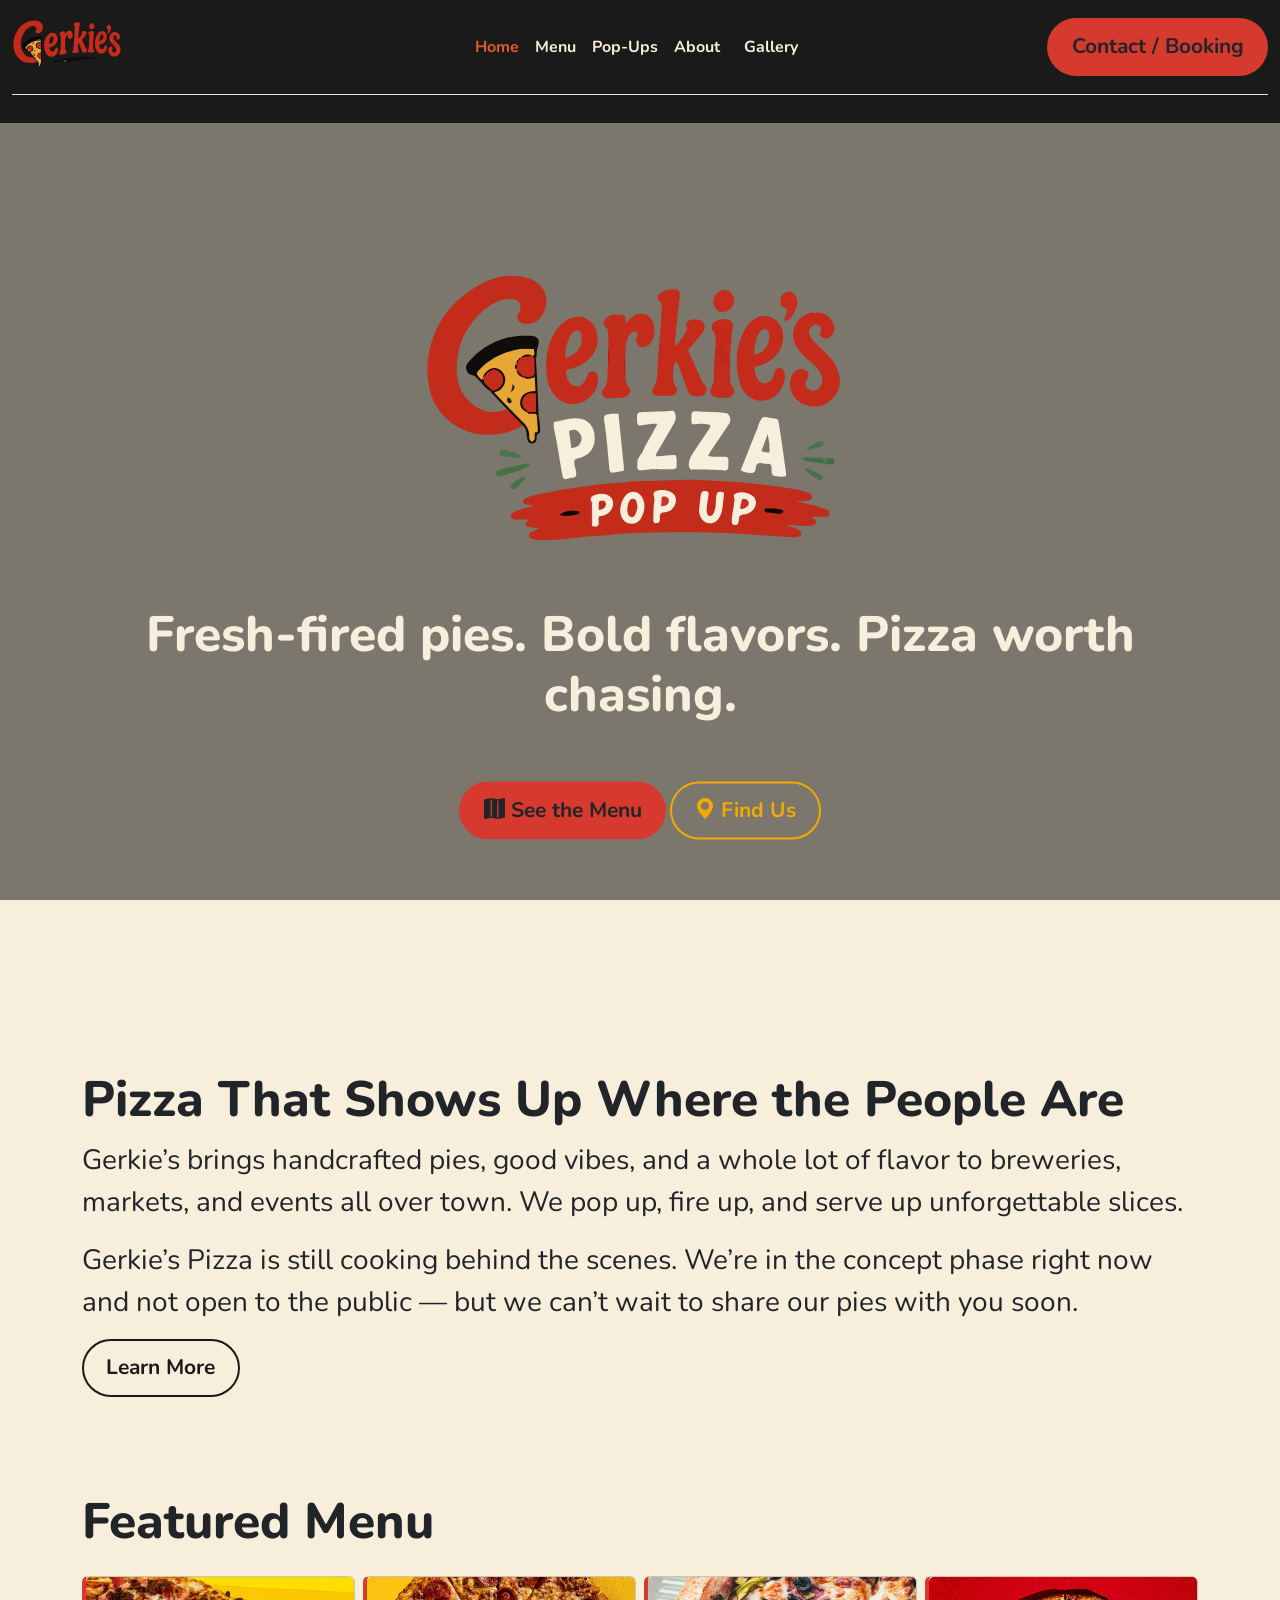
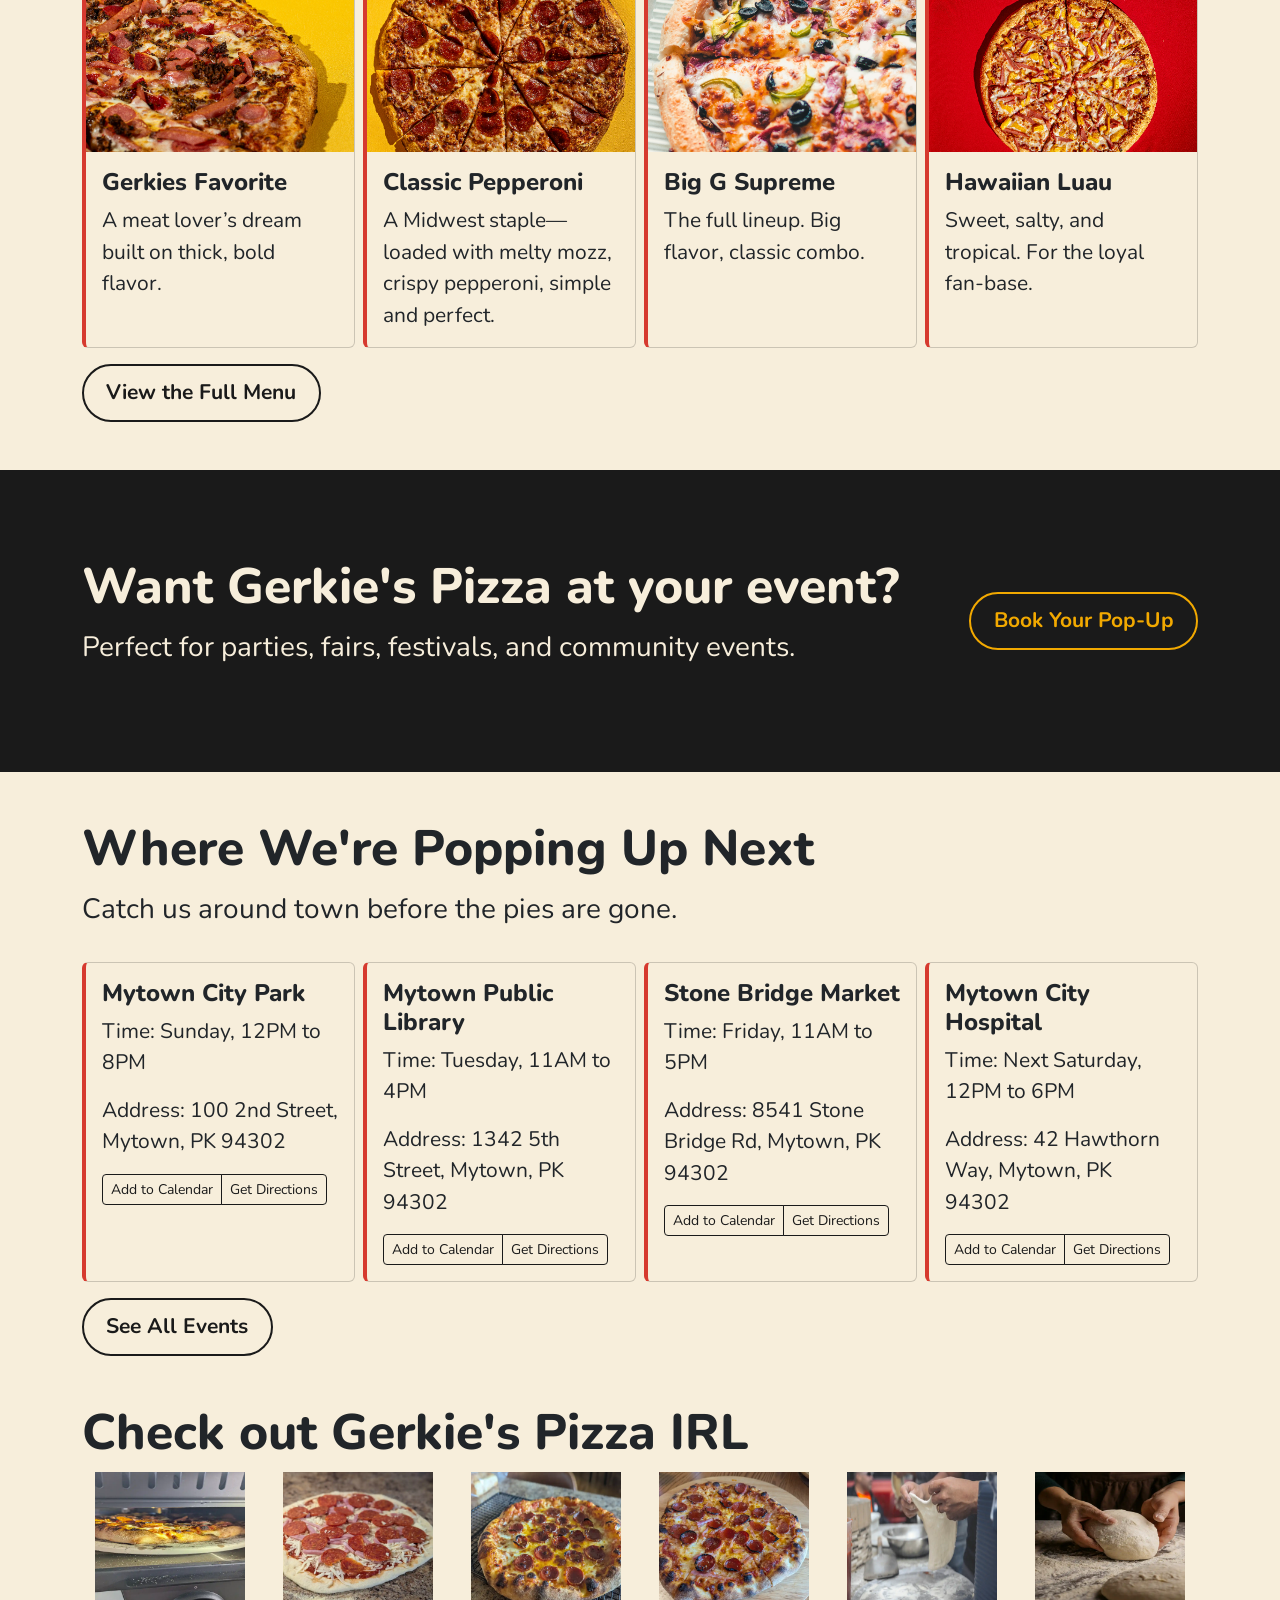
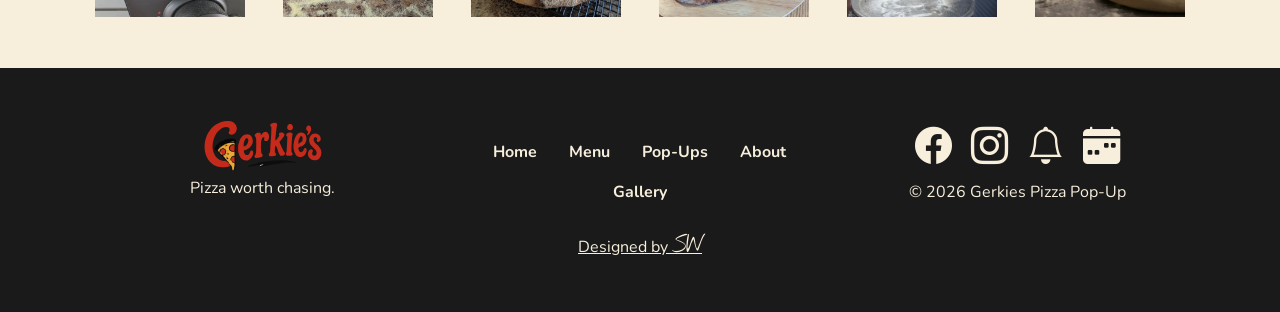
==== commit dff2d961: "more image optimization" ====
--- a/index.html
+++ b/index.html
@@ -4,6 +4,7 @@
 <head>
   <meta charset="UTF-8">
   <meta name="viewport" content="width=device-width, initial-scale=1.0">
+  <link rel="preload" as="image" href="/images/hero-lcp.jpg" fetchpriority="high">
   <title>Gerkies Pizza Pop-Up</title>
   <meta name="description"
     content="Gerkies brings handcrafted pies, good vibes, and a whole lot of flavor to the community. We pop up, fire up, and serve up unforgettable slices.">
@@ -135,7 +136,7 @@
     <div class="row row-cols-1 row-cols-sm-2 row-cols-lg-4 g-2 pb-3">
       <div class="col">
         <div class="card h-100 gp-card">
-          <img class="card-img-top img-thumb" src="./assets/meat-pizza.jpg" alt="Gerkie's favorite pizza">
+          <img class="card-img-top img-thumb" src="./assets/meat-menu.webp" alt="Gerkie's favorite pizza">
           <div class="card-body">
             <h4 class="card-title">
               Gerkies Favorite
@@ -148,7 +149,7 @@
       </div>
       <div class="col">
         <div class="card h-100 gp-card">
-          <img class="card-img-top img-thumb" src="./assets/pepperoni-pizza.jpg" alt="classic pepperoni pizza">
+          <img class="card-img-top img-thumb" src="./assets/pepperoni-menu.webp" alt="classic pepperoni pizza">
           <div class="card-body">
             <h4 class="card-title">
               Classic Pepperoni
@@ -161,7 +162,7 @@
       </div>
       <div class="col">
         <div class="card h-100 gp-card">
-          <img class="card-img-top img-thumb" src="./assets/pizza-supreme.jpg" alt="supreme pan pizza">
+          <img class="card-img-top img-thumb" src="./assets/supreme-menu.webp" alt="supreme pan pizza">
           <div class="card-body">
             <h4 class="card-title">
               Big G Supreme
@@ -174,7 +175,7 @@
       </div>
       <div class="col">
         <div class="card h-100 gp-card">
-          <img class="card-img-top img-thumb" src="./assets/hawaiian-pizza-2.jpg" alt="Hawaiian Luau pizza">
+          <img class="card-img-top img-thumb" src="./assets/hawaiian-menu.webp" alt="Hawaiian Luau pizza">
           <div class="card-body">
             <h4 class="card-title">
               Hawaiian Luau
@@ -318,12 +319,12 @@
   <section class="container-lg my-5" id="gallery">
     <h2>Check out Gerkie's Pizza IRL</h2>
     <div class="gallery-strip">
-      <div class="gallery-item"><img src="./assets/gallery/oven-in-action.webp" alt="pizza cooking" height="100%" width="auto"></div>
-      <div class="gallery-item"><img src="./assets/gallery/uncooked-pizza-1.webp" alt="ready-to-cook pie" height="100%" width="auto"></div>
-      <div class="gallery-item"><img src="./assets/gallery/pepperoni-pizza-cooked.webp" alt="pepperoni pizza" height="100%" width="auto"></div>
-      <div class="gallery-item"><img src="./assets/gallery/pepperoni-ham-cooked.webp" alt="pepperoni and ham pizza" height="100%" width="auto"></div>
-      <div class="gallery-item"><img src="./assets/gallery/dough-stretch.webp" alt="stretching dough" height="100%" width="auto"></div>
-      <div class="gallery-item"><img src="./assets/gallery/pizza-dough.webp" alt="pizza dough ball" height="100%" width="auto"></div>
+      <div class="gallery-item"><img src="./assets/gallery/oven-in-action.webp" alt="pizza cooking" height="150px" width="150px"></div>
+      <div class="gallery-item"><img src="./assets/gallery/uncooked-pizza-1.webp" alt="ready-to-cook pie" height="150px" width="150px"></div>
+      <div class="gallery-item"><img src="./assets/gallery/pepperoni-pizza-cooked.webp" alt="pepperoni pizza" height="150px" width="150px"></div>
+      <div class="gallery-item"><img src="./assets/gallery/pepperoni-ham-cooked.webp" alt="pepperoni and ham pizza" height="150px" width="150px"></div>
+      <div class="gallery-item"><img src="./assets/gallery/dough-stretch.webp" alt="stretching dough" height="150px" width="150px"></div>
+      <div class="gallery-item"><img src="./assets/gallery/pizza-dough.webp" alt="pizza dough ball" height="150px" width="150px"></div>
     </div>
   </section>
 </main>
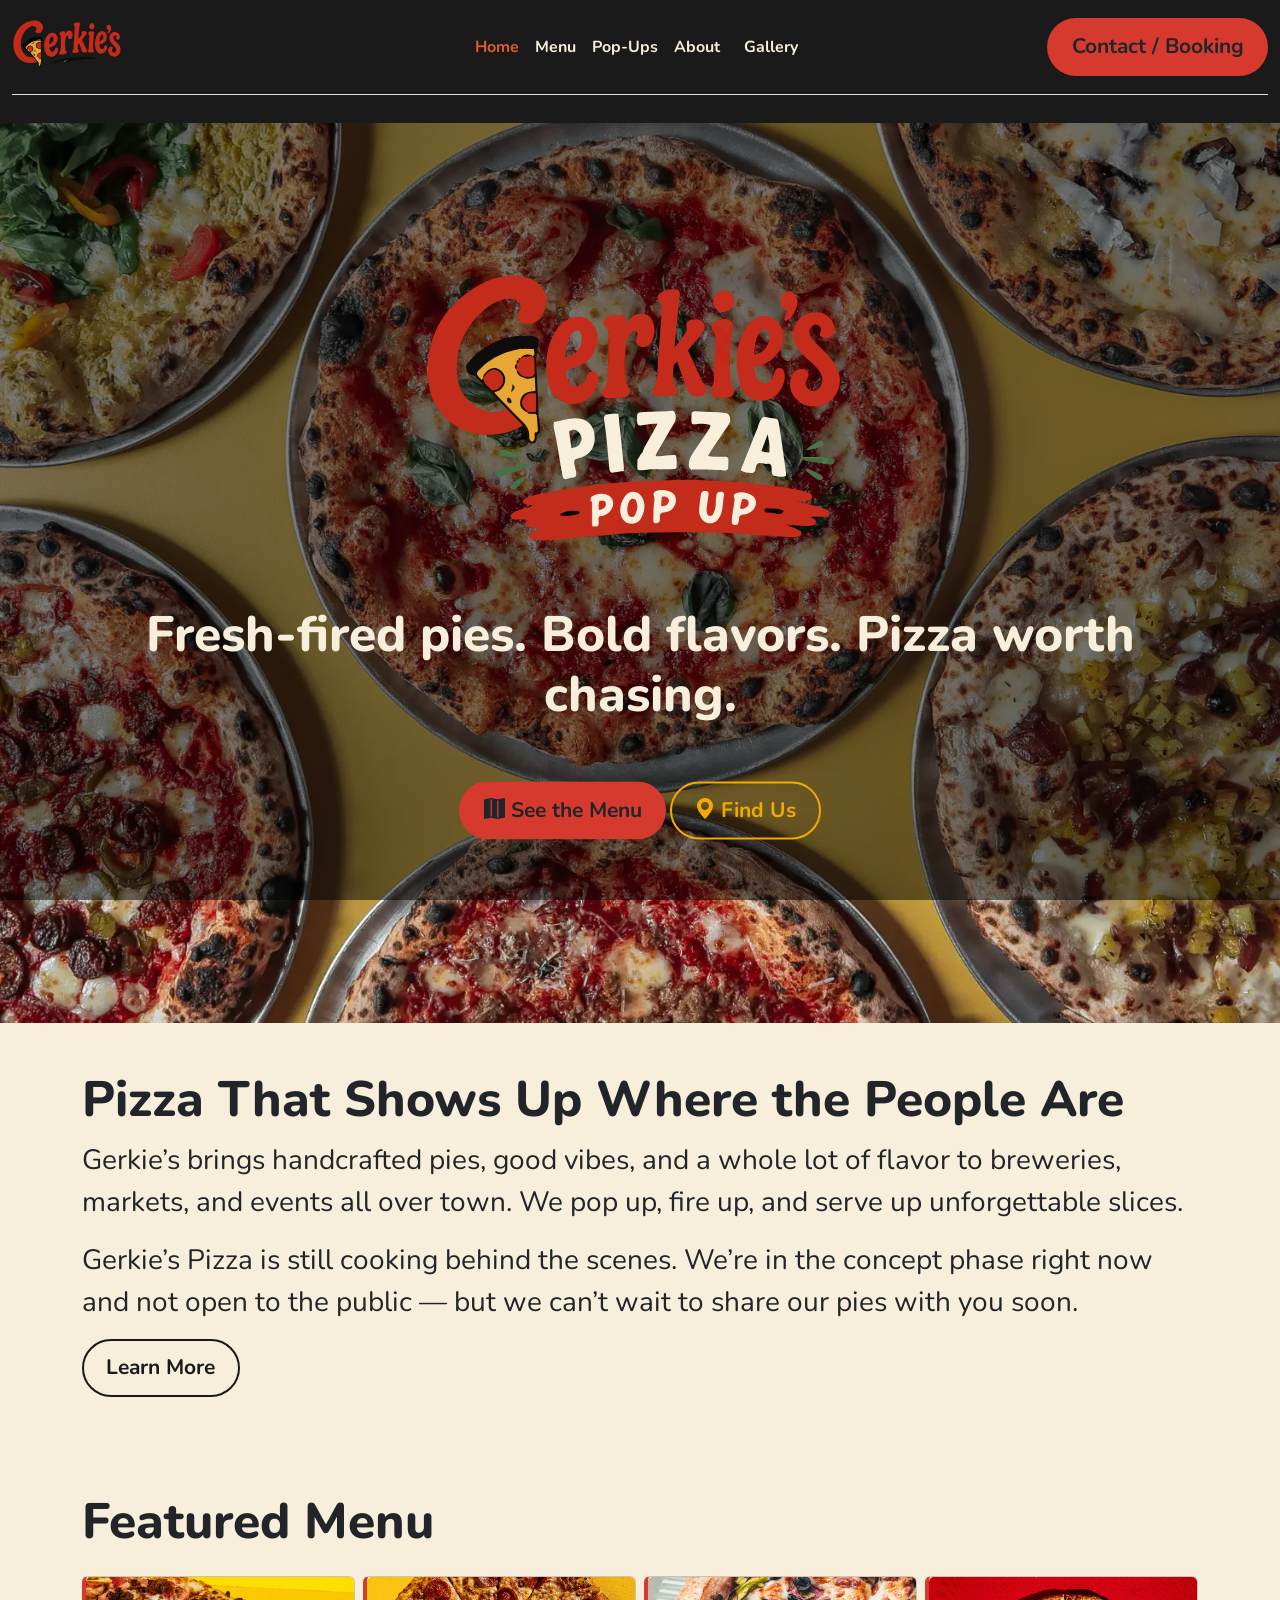
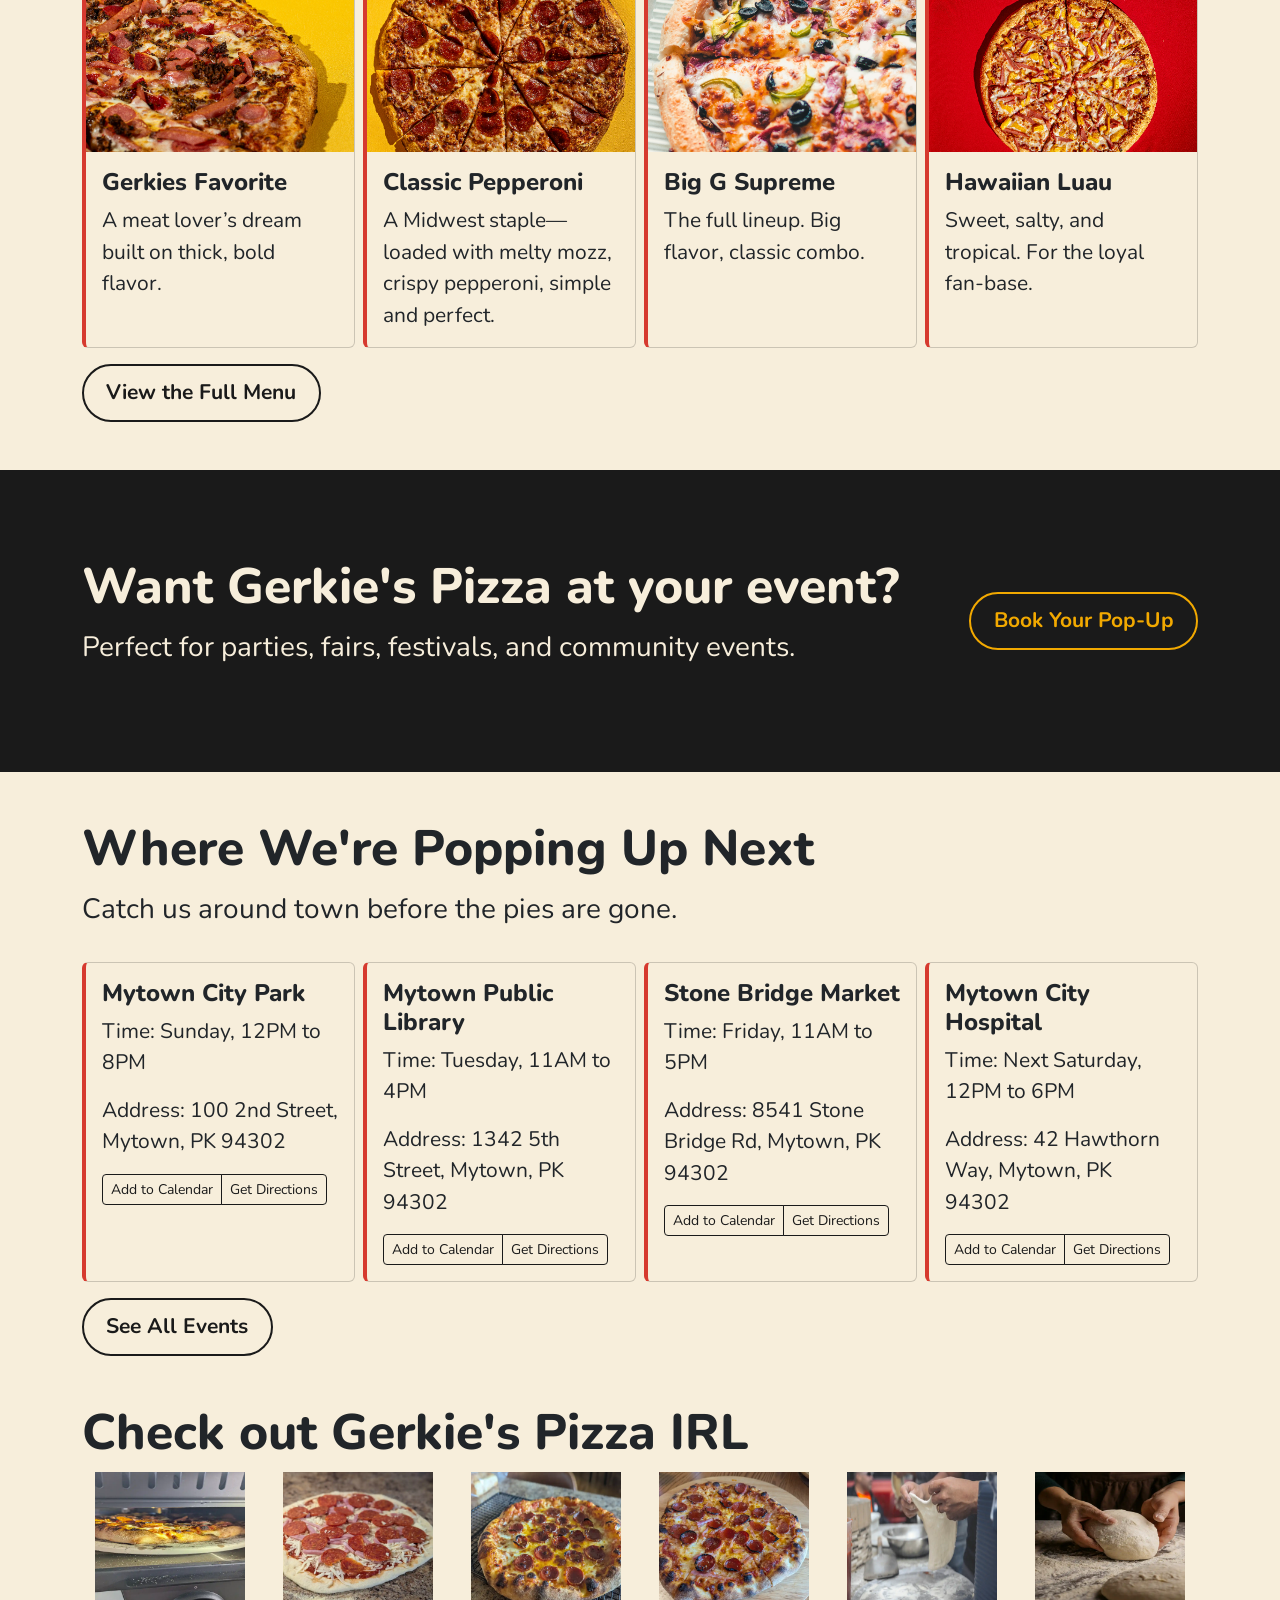
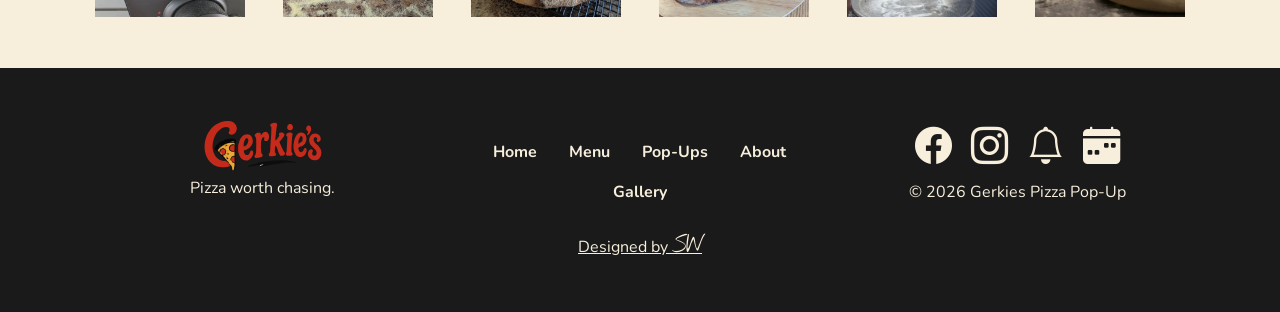
==== commit 53ee6f40: "ditto" ====
--- a/index.html
+++ b/index.html
@@ -4,7 +4,7 @@
 <head>
   <meta charset="UTF-8">
   <meta name="viewport" content="width=device-width, initial-scale=1.0">
-  <link rel="preload" as="image" href="/images/hero-lcp.jpg" fetchpriority="high">
+  <link rel="preload" as="image" href="/images/pizza-hero-image.webp" fetchpriority="high">
   <title>Gerkies Pizza Pop-Up</title>
   <meta name="description"
     content="Gerkies brings handcrafted pies, good vibes, and a whole lot of flavor to the community. We pop up, fire up, and serve up unforgettable slices.">
@@ -92,8 +92,14 @@
   <!-- Hero Section-->
   <section class="hero-section position-relative" style="min-height:100vh;">
     <div class="container-lg position-absolute top-50 start-50 translate-middle text-center pb-5">
-      <img src="./assets/gerkies-pizza-primary-light.svg" alt="Gerkie's Pizza Pop-Up"
-        style="max-height: 300px; width: auto;" class="d-block mx-auto">
+      <img 
+  src="./assets/gerkies-pizza-primary-light.svg" 
+  alt="Gerkie's Pizza Pop-Up" 
+  fetchpriority="high" 
+  loading="eager"
+  class="d-block mx-auto"
+  style="max-height: 300px; width: auto;"
+>
       <h1 class="hero-title py-5">
         Fresh‑fired pies. Bold flavors. Pizza worth chasing.
       </h1>
--- a/styles.css
+++ b/styles.css
@@ -47,7 +47,7 @@
 
 
 .hero-section {
-    background-image: linear-gradient(rgba(0, 0, 0, 0.5), rgba(0, 0, 0, 0.5)), url(./assets/pizza-hero-image.jpg);
+    background-image: linear-gradient(rgba(0, 0, 0, 0.5), rgba(0, 0, 0, 0.5)), url(./assets/pizza-hero-image.webp);
     height: 100vh;
     background-attachment: fixed;
     background-position: center;
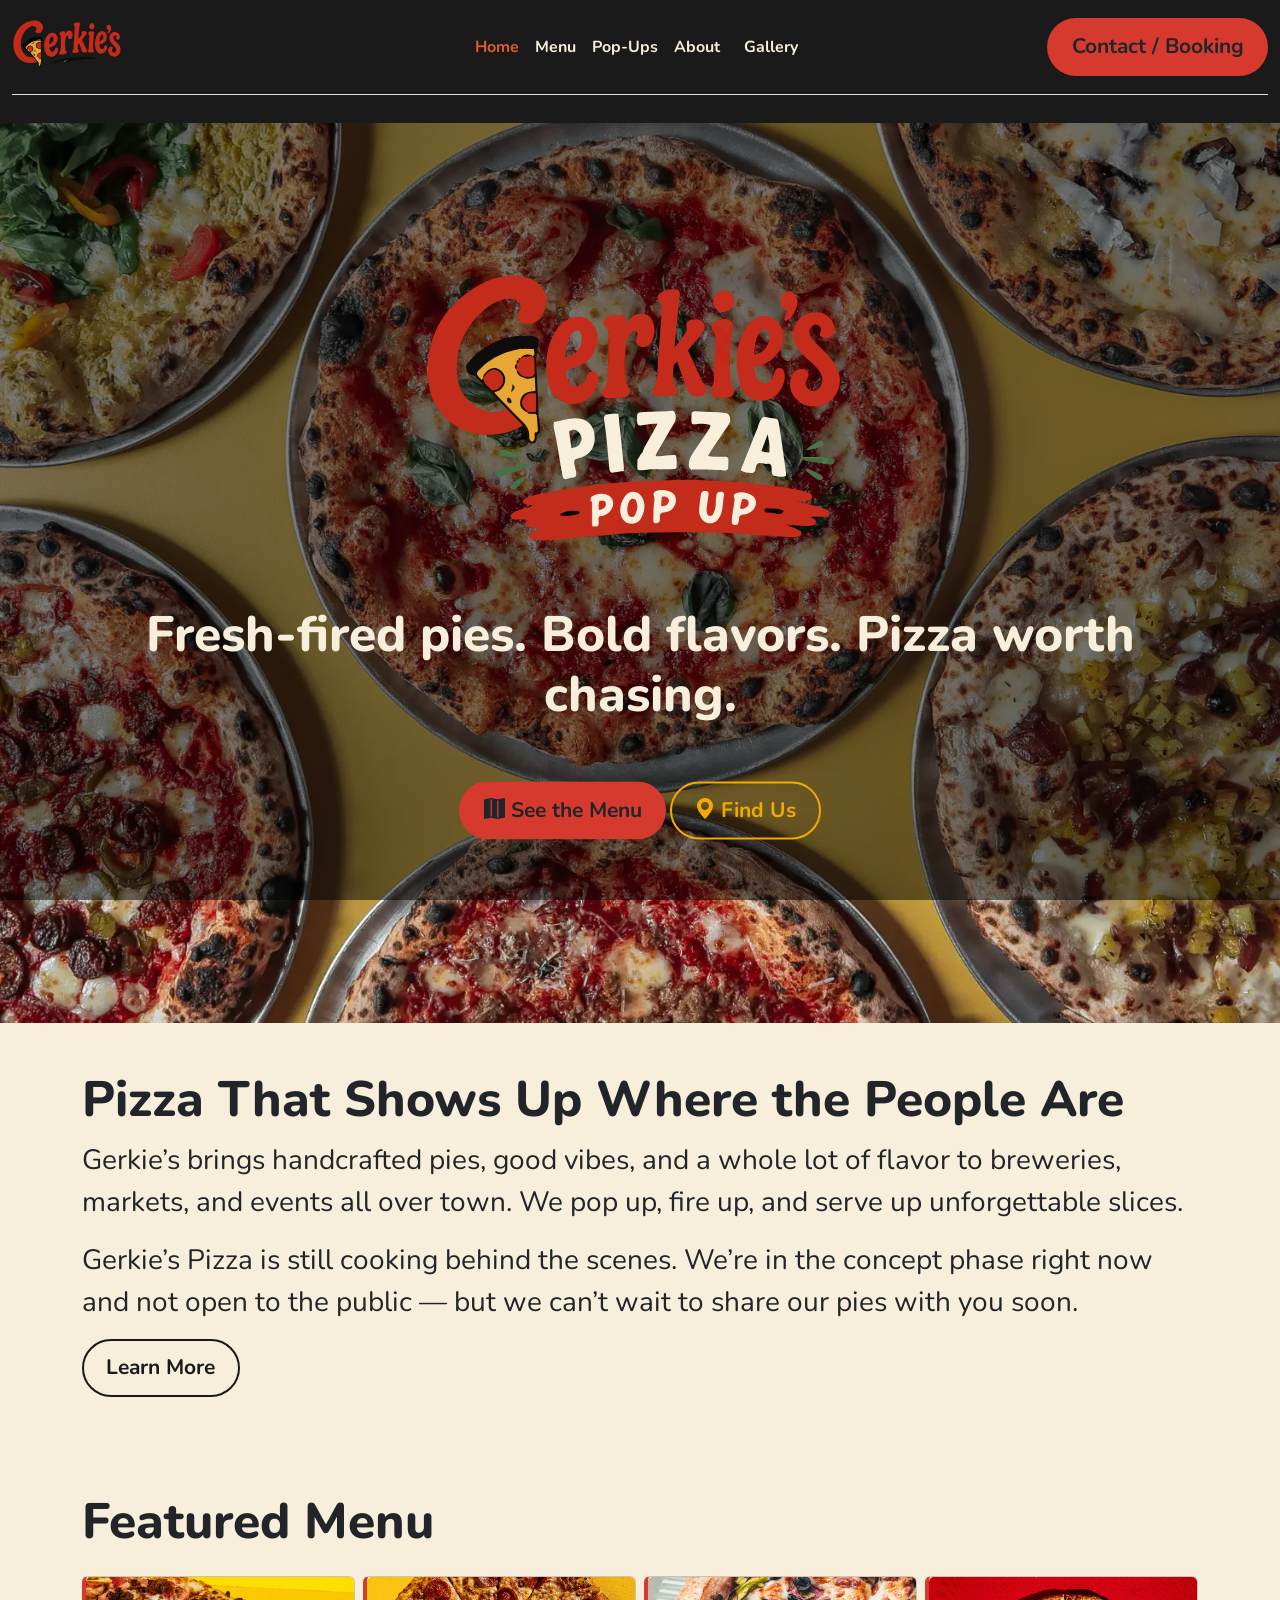
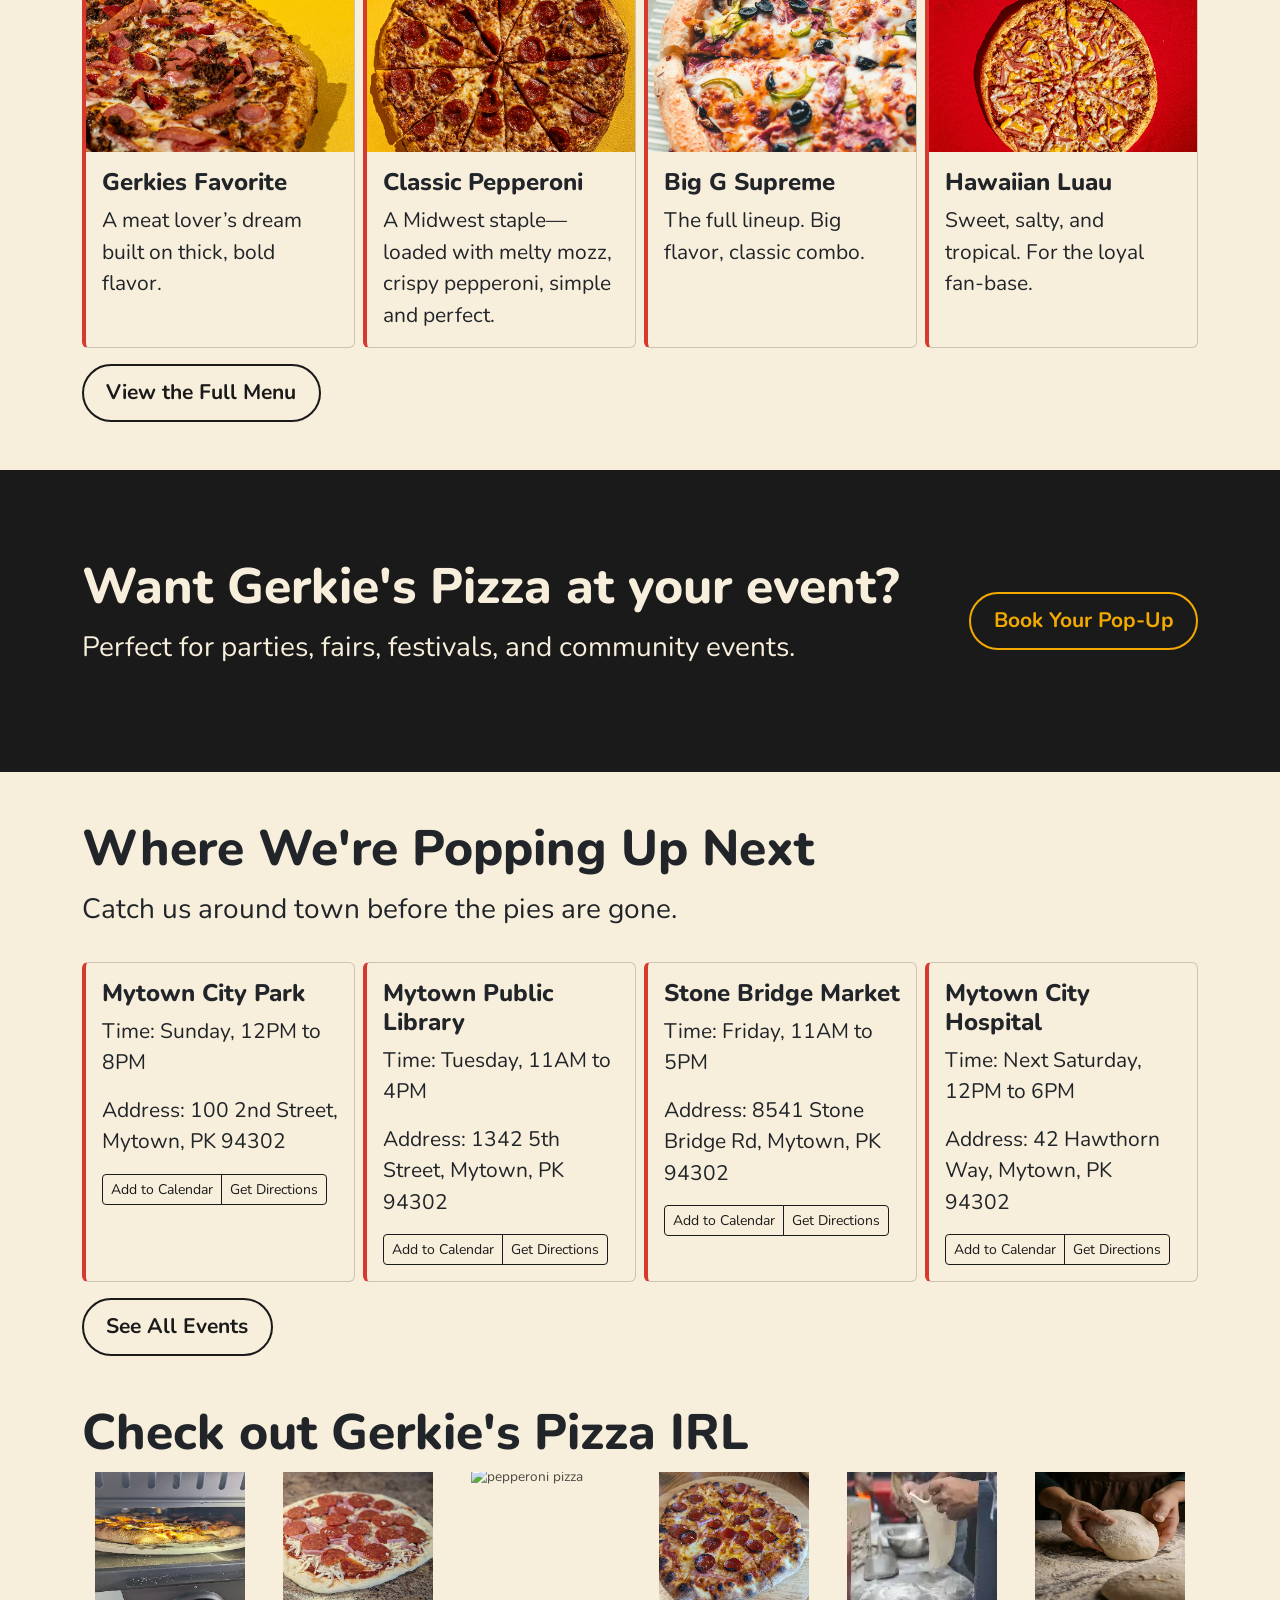
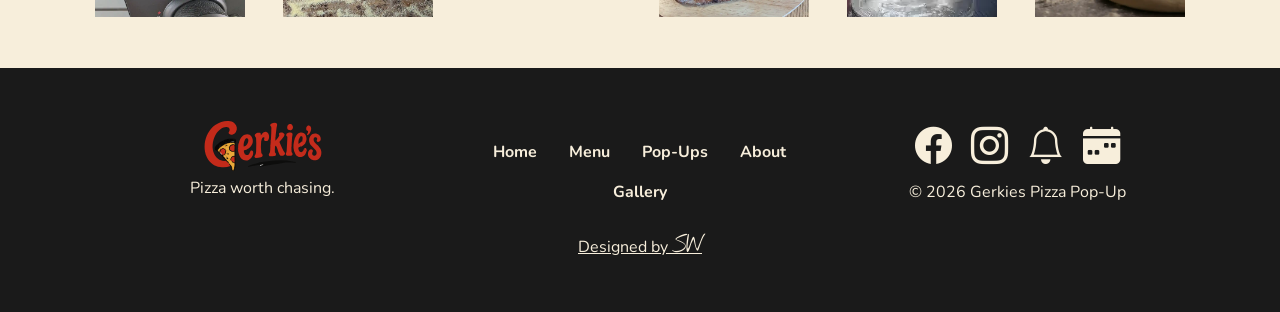
==== commit f0e7bf60: "150x" ====
--- a/index.html
+++ b/index.html
@@ -325,12 +325,12 @@
   <section class="container-lg my-5" id="gallery">
     <h2>Check out Gerkie's Pizza IRL</h2>
     <div class="gallery-strip">
-      <div class="gallery-item"><img src="./assets/gallery/oven-in-action.webp" alt="pizza cooking" height="150px" width="150px"></div>
-      <div class="gallery-item"><img src="./assets/gallery/uncooked-pizza-1.webp" alt="ready-to-cook pie" height="150px" width="150px"></div>
-      <div class="gallery-item"><img src="./assets/gallery/pepperoni-pizza-cooked.webp" alt="pepperoni pizza" height="150px" width="150px"></div>
-      <div class="gallery-item"><img src="./assets/gallery/pepperoni-ham-cooked.webp" alt="pepperoni and ham pizza" height="150px" width="150px"></div>
-      <div class="gallery-item"><img src="./assets/gallery/dough-stretch.webp" alt="stretching dough" height="150px" width="150px"></div>
-      <div class="gallery-item"><img src="./assets/gallery/pizza-dough.webp" alt="pizza dough ball" height="150px" width="150px"></div>
+      <div class="gallery-item"><img src="./assets/gallery/oven-in-action-150x150.webp" alt="pizza cooking" height="150px" width="150px"></div>
+      <div class="gallery-item"><img src="./assets/gallery/uncooked-pizza-150x150.webp" alt="ready-to-cook pie" height="150px" width="150px"></div>
+      <div class="gallery-item"><img src="./assets/gallery/pepperoni-pizza-150x150.webp" alt="pepperoni pizza" height="150px" width="150px"></div>
+      <div class="gallery-item"><img src="./assets/gallery/pepperoni-ham-150x150.webp" alt="pepperoni and ham pizza" height="150px" width="150px"></div>
+      <div class="gallery-item"><img src="./assets/gallery/doug-stretch-150x150.webp" alt="stretching dough" height="150px" width="150px"></div>
+      <div class="gallery-item"><img src="./assets/gallery/dough-ball-150x150.webp" alt="pizza dough ball" height="150px" width="150px"></div>
     </div>
   </section>
 </main>
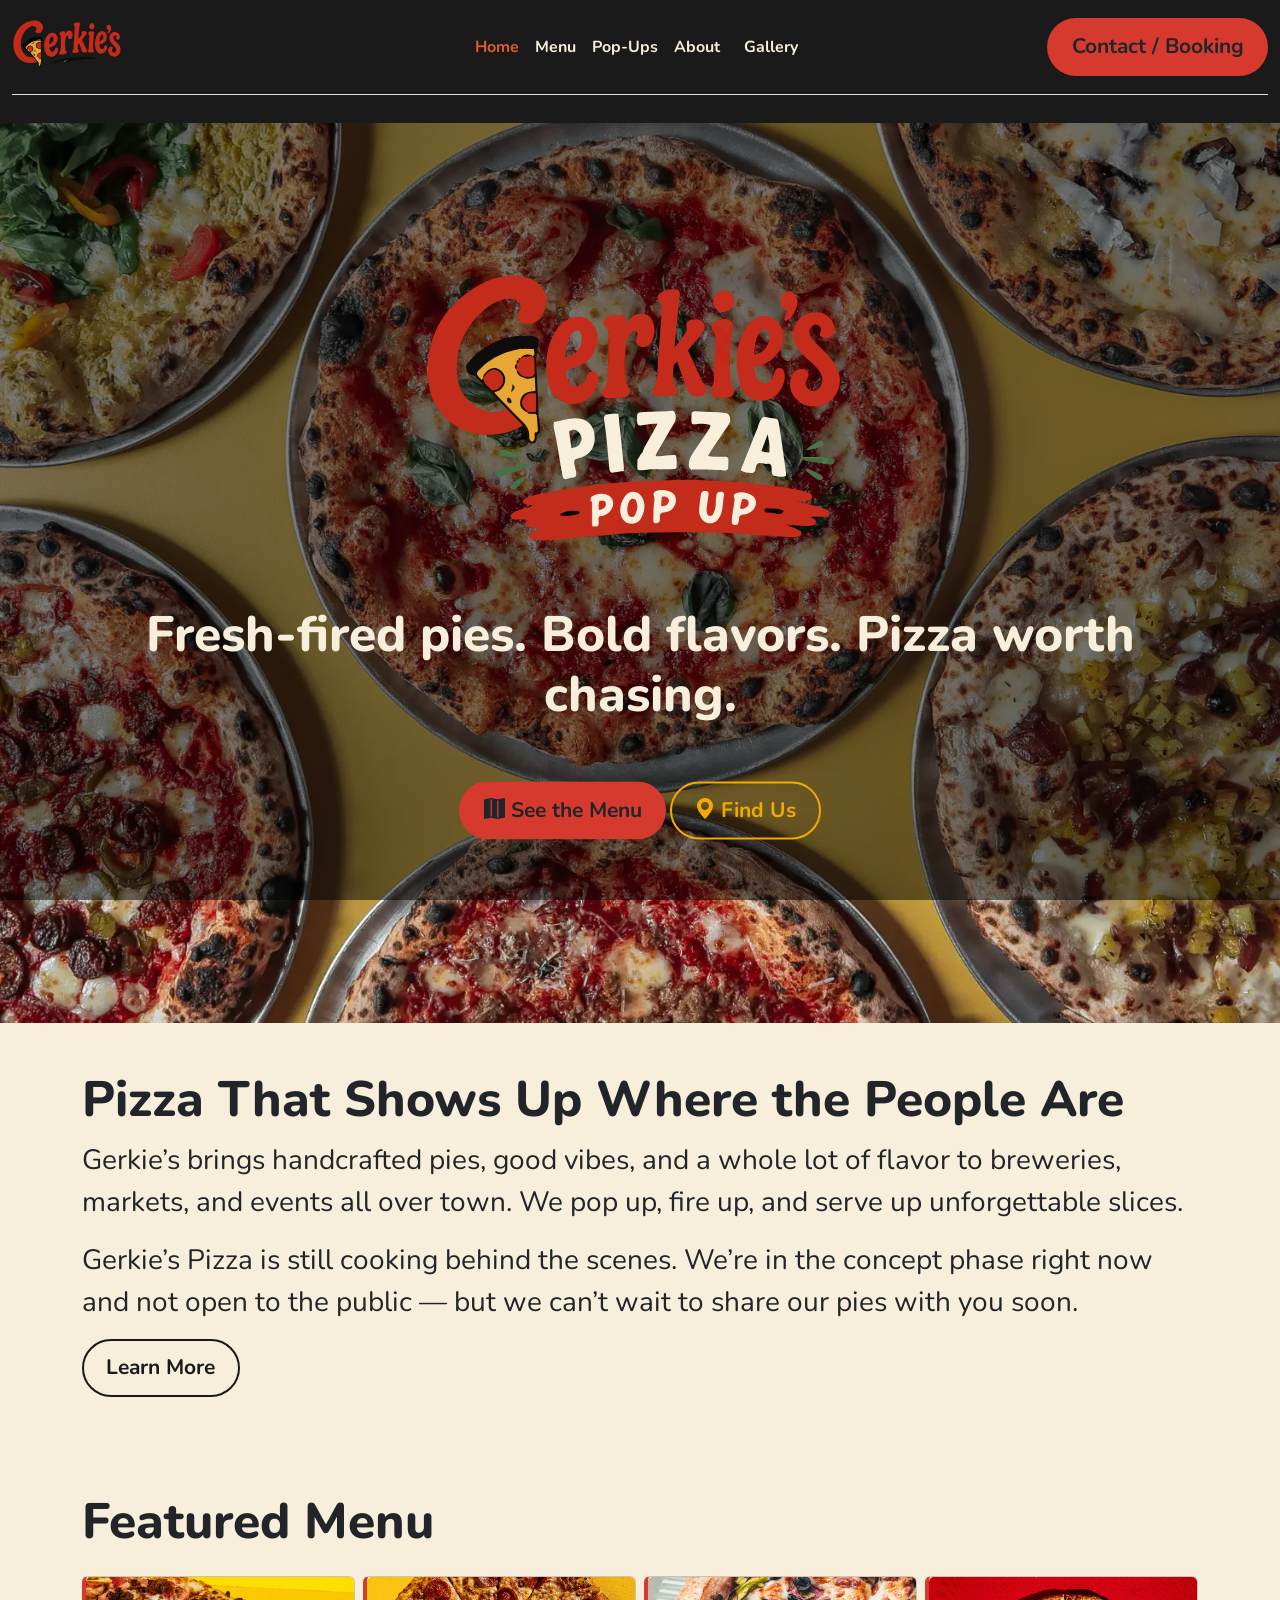
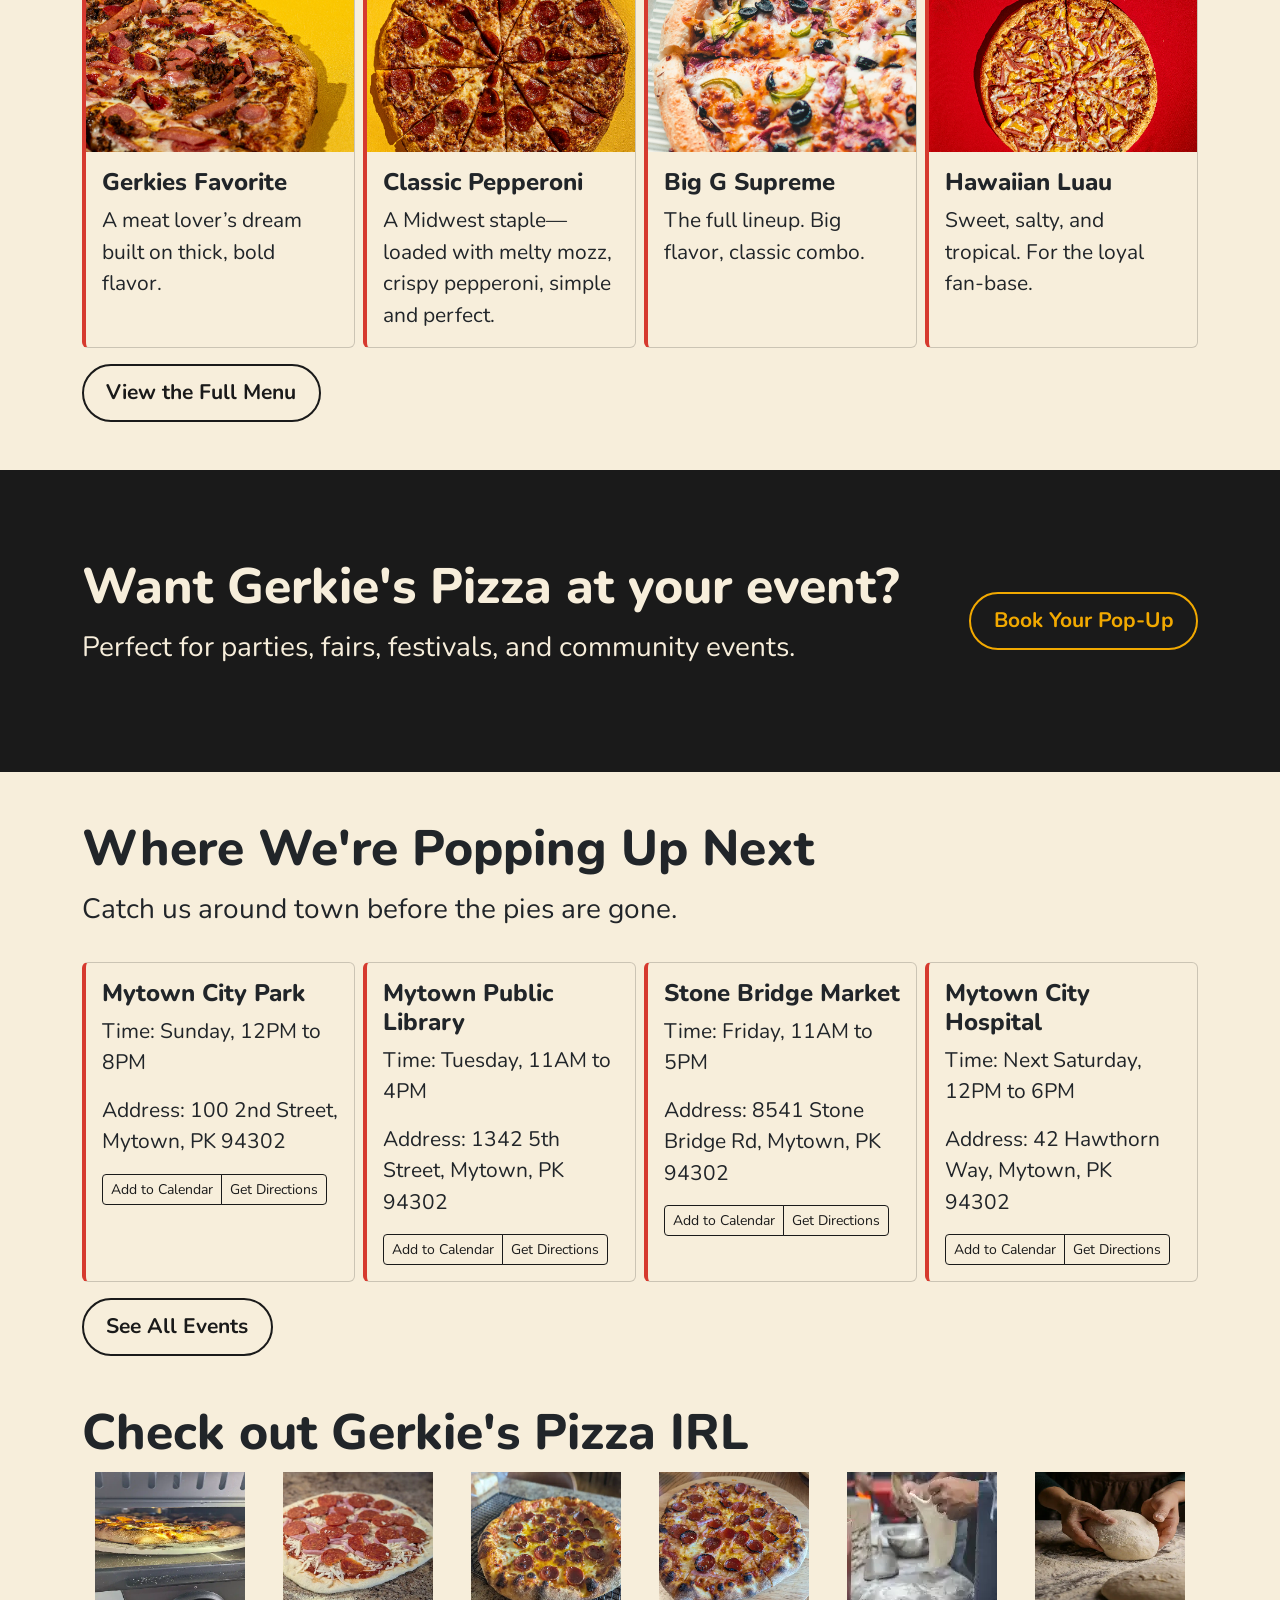
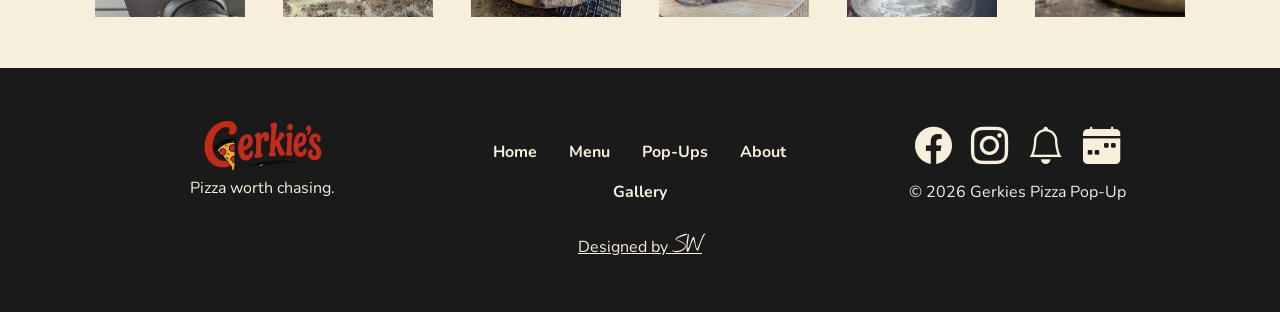
==== commit 3862d281: "fix image link" ====
--- a/index.html
+++ b/index.html
@@ -327,7 +327,7 @@
     <div class="gallery-strip">
       <div class="gallery-item"><img src="./assets/gallery/oven-in-action-150x150.webp" alt="pizza cooking" height="150px" width="150px"></div>
       <div class="gallery-item"><img src="./assets/gallery/uncooked-pizza-150x150.webp" alt="ready-to-cook pie" height="150px" width="150px"></div>
-      <div class="gallery-item"><img src="./assets/gallery/pepperoni-pizza-150x150.webp" alt="pepperoni pizza" height="150px" width="150px"></div>
+      <div class="gallery-item"><img src="./assets/gallery/pepperoni-pizza-150-150.webp" alt="pepperoni pizza" height="150px" width="150px"></div>
       <div class="gallery-item"><img src="./assets/gallery/pepperoni-ham-150x150.webp" alt="pepperoni and ham pizza" height="150px" width="150px"></div>
       <div class="gallery-item"><img src="./assets/gallery/doug-stretch-150x150.webp" alt="stretching dough" height="150px" width="150px"></div>
       <div class="gallery-item"><img src="./assets/gallery/dough-ball-150x150.webp" alt="pizza dough ball" height="150px" width="150px"></div>
